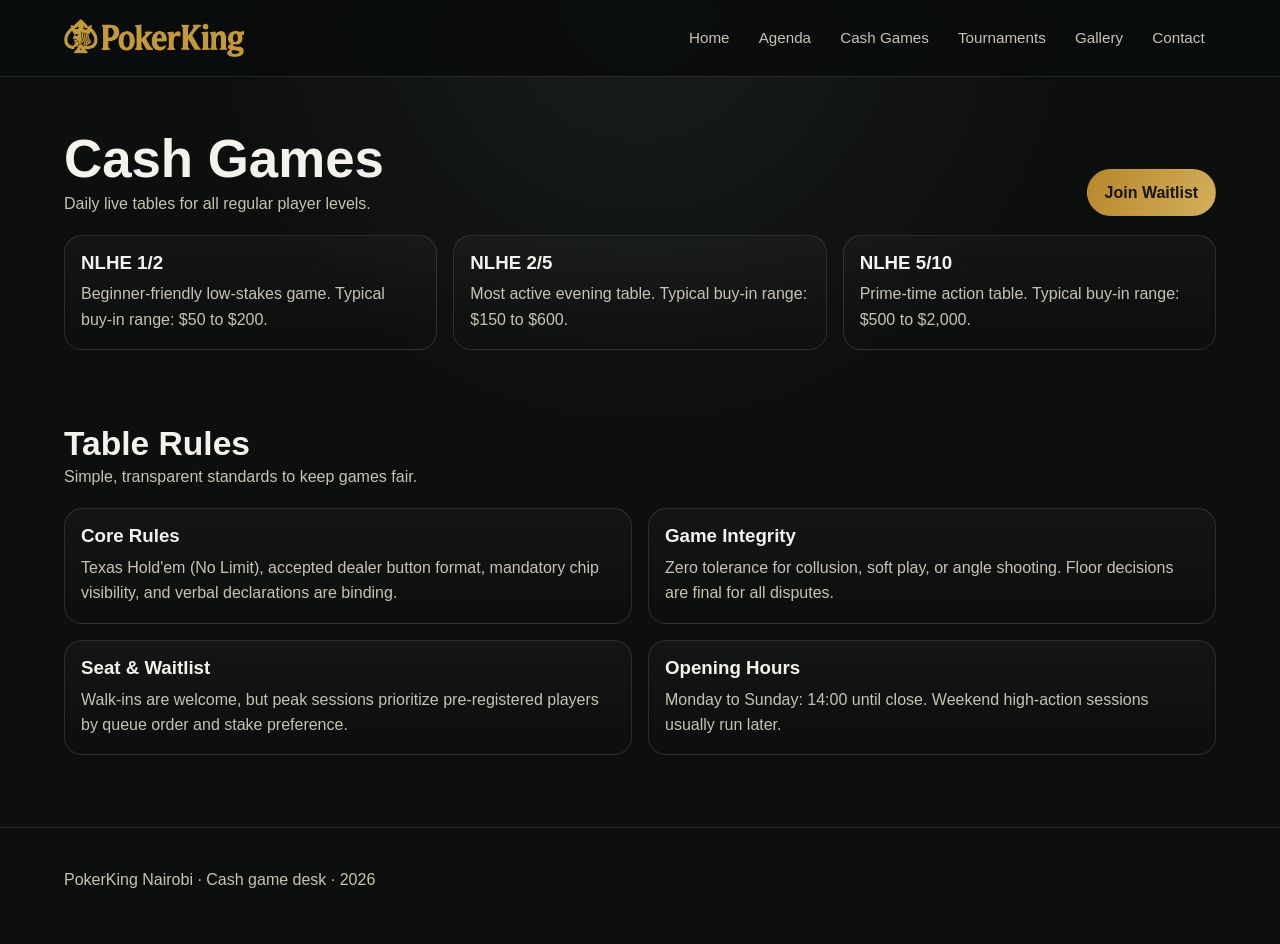
==== cash-games.html @ 82e23d96 "Initial PokerKing one-page site for Cloudflare Pages deployment Co-authored-by: Cursor <cursoragent@" ====
<!doctype html>
<html lang="en">
  <head>
    <meta charset="UTF-8" />
    <meta name="viewport" content="width=device-width, initial-scale=1.0" />
    <title>PokerKing Nairobi | Cash Games</title>
    <meta name="description" content="PokerKing Nairobi cash game structures and table details." />
    <link rel="icon" type="image/jpeg" href="assets/Pokerking_sq.jpg" />
    <link rel="stylesheet" href="css/styles.css" />
  </head>
  <body>
    <header class="topbar">
      <div class="container nav">
        <a class="brand" href="index.html" aria-label="PokerKing Nairobi home">
          <img src="assets/logo.png" alt="PokerKing Nairobi logo" />
        </a>
        <button class="menu-button" type="button" data-menu-button aria-label="Open navigation">
          Menu
        </button>
        <nav class="menu" data-menu>
          <a href="index.html">Home</a>
          <a href="agenda.html">Agenda</a>
          <a href="cash-games.html">Cash Games</a>
          <a href="tournaments.html">Tournaments</a>
          <a href="gallery.html">Gallery</a>
          <a href="contact.html">Contact</a>
        </nav>
      </div>
    </header>

    <main>
      <section>
        <div class="container">
          <div class="section-head">
            <div>
              <h1>Cash Games</h1>
              <p>Daily live tables for all regular player levels.</p>
            </div>
            <a class="btn primary" href="contact.html">Join Waitlist</a>
          </div>
          <div class="grid cols-3">
            <article class="card">
              <h3>NLHE 1/2</h3>
              <p>Beginner-friendly low-stakes game. Typical buy-in range: $50 to $200.</p>
            </article>
            <article class="card">
              <h3>NLHE 2/5</h3>
              <p>Most active evening table. Typical buy-in range: $150 to $600.</p>
            </article>
            <article class="card">
              <h3>NLHE 5/10</h3>
              <p>Prime-time action table. Typical buy-in range: $500 to $2,000.</p>
            </article>
          </div>
        </div>
      </section>

      <section>
        <div class="container">
          <div class="section-head">
            <div>
              <h2>Table Rules</h2>
              <p>Simple, transparent standards to keep games fair.</p>
            </div>
          </div>
          <div class="grid cols-2">
            <article class="card">
              <h3>Core Rules</h3>
              <p>
                Texas Hold'em (No Limit), accepted dealer button format, mandatory chip visibility,
                and verbal declarations are binding.
              </p>
            </article>
            <article class="card">
              <h3>Game Integrity</h3>
              <p>
                Zero tolerance for collusion, soft play, or angle shooting. Floor decisions are final
                for all disputes.
              </p>
            </article>
            <article class="card">
              <h3>Seat & Waitlist</h3>
              <p>
                Walk-ins are welcome, but peak sessions prioritize pre-registered players by queue
                order and stake preference.
              </p>
            </article>
            <article class="card">
              <h3>Opening Hours</h3>
              <p>
                Monday to Sunday: 14:00 until close. Weekend high-action sessions usually run later.
              </p>
            </article>
          </div>
        </div>
      </section>
    </main>

    <footer class="footer">
      <div class="container">
        <p>PokerKing Nairobi · Cash game desk · <span data-year></span></p>
      </div>
    </footer>

    <script src="js/main.js"></script>
  </body>
</html>
---- css/styles.css ----
:root {
  --bg: #0d0f0f;
  --surface: #141818;
  --surface-soft: #1a1f1f;
  --text: #f4f2ec;
  --muted: #c8c2b5;
  --gold: #c59b3a;
  --gold-soft: #d5b36a;
  --line: rgba(255, 255, 255, 0.12);
  --shadow: 0 12px 38px rgba(0, 0, 0, 0.35);
  --radius: 18px;
  --page-padding: clamp(24px, 5vw, 88px);
}

* {
  box-sizing: border-box;
}

html,
body {
  margin: 0;
  padding: 0;
  scroll-behavior: smooth;
}

body {
  font-family: "Inter", "Segoe UI", Roboto, Helvetica, Arial, sans-serif;
  background: radial-gradient(circle at top, #1a1d1d, var(--bg) 38%);
  color: var(--text);
  line-height: 1.6;
}

a {
  color: inherit;
  text-decoration: none;
}

img {
  max-width: 100%;
  display: block;
}

.container {
  width: 100%;
  margin: 0;
  padding-inline: var(--page-padding);
}

.topbar {
  position: sticky;
  top: 0;
  z-index: 20;
  background: rgba(10, 12, 12, 0.85);
  border-bottom: 1px solid var(--line);
  backdrop-filter: blur(8px);
}

.nav {
  min-height: 76px;
  display: flex;
  align-items: center;
  justify-content: space-between;
  gap: 1rem;
}

.brand {
  display: flex;
  align-items: center;
  gap: 0.75rem;
  min-width: 0;
}

.brand img {
  width: 180px;
  height: auto;
}

.menu-button {
  border: 1px solid var(--line);
  background: transparent;
  color: var(--text);
  border-radius: 10px;
  padding: 0.45rem 0.7rem;
  font-size: 1.05rem;
  display: none;
}

.menu {
  display: flex;
  align-items: center;
  gap: 0.4rem;
  flex-wrap: wrap;
  justify-content: flex-end;
}

.menu a {
  font-size: 0.95rem;
  color: var(--muted);
  padding: 0.5rem 0.65rem;
  border: 1px solid transparent;
  transition: 0.2s ease;
}

.menu a:hover,
.menu a.active {
  color: var(--text);
  border-color: rgba(197, 155, 58, 0.4);
  background: rgba(197, 155, 58, 0.12);
}

.hero {
  padding: 0;
}

.hero .container {
  padding-inline: 0;
}

.hero-card {
  overflow: hidden;
  position: relative;
  min-height: calc(100svh - 76px);
  display: flex;
  align-items: center;
  justify-content: center;
  box-shadow: var(--shadow);
}

.hero-card::before {
  content: "";
  position: absolute;
  inset: 0;
  background: linear-gradient(
    to top,
    rgba(0, 0, 0, 0.72) 10%,
    rgba(0, 0, 0, 0.16) 52%,
    rgba(0, 0, 0, 0.04) 100%
  );
}

.hero-card > img {
  width: 100%;
  height: 100%;
  object-fit: cover;
  position: absolute;
  inset: 0;
}

.hero-content {
  position: relative;
  z-index: 1;
  padding: clamp(1.3rem, 4vw, 2.4rem);
  max-width: 730px;
  text-align: center;
}

.tag {
  display: inline-flex;
  align-items: center;
  gap: 0.35rem;
  border: 1px solid rgba(197, 155, 58, 0.5);
  background: rgba(197, 155, 58, 0.18);
  color: #fbe8b3;
  padding: 0.2rem 0.65rem;
  border-radius: 999px;
  font-size: 0.86rem;
}

h1,
h2,
h3 {
  line-height: 1.2;
  margin: 0;
}

h1 {
  font-size: clamp(1.8rem, 4.3vw, 3.3rem);
  margin-top: 0.85rem;
}

h2 {
  font-size: clamp(1.45rem, 3.2vw, 2.1rem);
}

.lead {
  color: #efe8d9;
  margin: 0.95rem 0 0;
  max-width: 64ch;
}

.actions {
  margin-top: 1.2rem;
  display: flex;
  flex-wrap: wrap;
  gap: 0.7rem;
  justify-content: center;
}

.contact-actions {
  justify-content: flex-start;
}

.btn {
  display: inline-flex;
  align-items: center;
  justify-content: center;
  border-radius: 999px;
  padding: 0.62rem 1.05rem;
  font-weight: 600;
  border: 1px solid transparent;
  transition: 0.2s ease;
}

.btn.primary {
  background: linear-gradient(120deg, #b7872a, #d3af5d);
  color: #1a1302;
}

.btn.primary:hover {
  filter: brightness(1.08);
}

.btn.secondary {
  border-color: rgba(255, 255, 255, 0.24);
  color: var(--text);
  background: rgba(255, 255, 255, 0.05);
}

.btn.secondary:hover {
  border-color: rgba(197, 155, 58, 0.45);
  background: rgba(197, 155, 58, 0.16);
}

main section {
  padding: 2.3rem 0;
}

main section[id] {
  scroll-margin-top: 92px;
}

.section-head {
  display: flex;
  justify-content: space-between;
  align-items: flex-end;
  gap: 1rem;
  margin-bottom: 1.15rem;
}

.section-head p {
  margin: 0;
  color: var(--muted);
}

.grid {
  display: grid;
  gap: 1rem;
}

.grid.cols-3 {
  grid-template-columns: repeat(3, minmax(0, 1fr));
}

.grid.cols-2 {
  grid-template-columns: repeat(2, minmax(0, 1fr));
}

.card {
  background: linear-gradient(180deg, rgba(255, 255, 255, 0.03), transparent);
  border: 1px solid var(--line);
  border-radius: var(--radius);
  padding: 1rem 1rem 1.05rem;
}

.card h3 {
  margin-bottom: 0.45rem;
}

.card p {
  margin: 0;
  color: var(--muted);
}

.stakes-grid {
  display: grid;
  grid-template-columns: repeat(5, minmax(0, 1fr));
  gap: 0.8rem;
}

.stake-card {
  border: 1px solid var(--line);
  border-radius: 12px;
  background: linear-gradient(180deg, rgba(255, 255, 255, 0.04), rgba(0, 0, 0, 0.15));
  padding: 1rem 0.95rem;
  min-height: 120px;
}

.stake-card h3 {
  font-size: clamp(1.15rem, 2.6vw, 1.65rem);
  margin-bottom: 0.35rem;
}

.stake-card p {
  margin: 0;
  color: var(--muted);
  font-size: 0.92rem;
}

.stake-card:nth-child(1) h3 {
  color: #34adff;
}

.stake-card:nth-child(2) h3 {
  color: #1dd38a;
}

.stake-card:nth-child(3) h3 {
  color: #f0b34f;
}

.stake-card:nth-child(4) h3 {
  color: #ff6d6d;
}

.stake-card:nth-child(5) h3 {
  color: #bc81ff;
}

.tournaments-posters {
  display: grid;
  grid-template-columns: repeat(4, minmax(0, 1fr));
  gap: 0.75rem;
}

.poster-card {
  position: relative;
  margin: 0;
  overflow: hidden;
  border-radius: 8px;
  border: 1px solid var(--line);
  aspect-ratio: 3 / 4;
  box-shadow: var(--shadow);
}

.poster-card img {
  width: 100%;
  height: 100%;
  object-fit: cover;
}

.poster-card::before {
  content: "";
  position: absolute;
  inset: 0;
  background: linear-gradient(to top, rgba(0, 0, 0, 0.84) 12%, rgba(0, 0, 0, 0.1) 58%, rgba(0, 0, 0, 0));
}

.poster-caption {
  position: absolute;
  left: 0.8rem;
  right: 0.8rem;
  bottom: 0.8rem;
  z-index: 1;
}

.poster-caption h3 {
  font-size: 1.05rem;
  margin-bottom: 0.2rem;
}

.poster-caption p {
  margin: 0;
  color: #ece5d3;
  font-size: 0.9rem;
}

.schedule-list {
  display: grid;
  gap: 0.7rem;
}

.schedule-row {
  background: var(--surface);
  border: 1px solid var(--line);
  border-radius: 14px;
  padding: 0.9rem 1rem;
  display: grid;
  grid-template-columns: 108px 1.2fr 0.9fr 0.7fr;
  gap: 0.8rem;
  align-items: center;
}

.schedule-row .time {
  color: #f9e3a8;
  font-weight: 700;
}

.schedule-row .meta {
  color: var(--muted);
  font-size: 0.92rem;
}

.chips {
  display: flex;
  gap: 0.45rem;
  flex-wrap: wrap;
}

.chip {
  border: 1px solid rgba(197, 155, 58, 0.42);
  color: #f5dfaa;
  background: rgba(197, 155, 58, 0.14);
  border-radius: 999px;
  font-size: 0.8rem;
  padding: 0.1rem 0.55rem;
}

.table-wrap {
  overflow-x: auto;
  border: 1px solid var(--line);
  border-radius: var(--radius);
}

table {
  width: 100%;
  border-collapse: collapse;
  min-width: 720px;
  background: var(--surface);
}

th,
td {
  text-align: left;
  padding: 0.82rem 0.9rem;
  border-bottom: 1px solid var(--line);
  font-size: 0.95rem;
}

th {
  color: #f8e5b0;
  font-weight: 600;
}

tr:last-child td {
  border-bottom: 0;
}

.gallery-grid {
  display: grid;
  gap: 0.9rem;
  grid-template-columns: 2fr 1fr 1fr;
  grid-template-areas:
    "main side1 side2"
    "main side3 side4";
}

.gallery-grid figure {
  margin: 0;
  border-radius: var(--radius);
  overflow: hidden;
  border: 1px solid var(--line);
  position: relative;
}

.gallery-grid figcaption {
  position: absolute;
  left: 0.6rem;
  right: 0.6rem;
  bottom: 0.6rem;
  border-radius: 9px;
  background: rgba(0, 0, 0, 0.58);
  padding: 0.35rem 0.55rem;
  font-size: 0.84rem;
}

.gallery-grid img {
  width: 100%;
  height: 100%;
  object-fit: cover;
}

.gallery-main {
  grid-area: main;
  min-height: 420px;
}

.gallery-side1 {
  grid-area: side1;
}

.gallery-side2 {
  grid-area: side2;
}

.gallery-side3 {
  grid-area: side3;
}

.gallery-side4 {
  grid-area: side4;
}

.footer {
  border-top: 1px solid var(--line);
  margin-top: 2.2rem;
  padding: 1.4rem 0 2.2rem;
  color: var(--muted);
}

.contact-list {
  display: grid;
  gap: 0.65rem;
  padding: 0;
  margin: 0;
  list-style: none;
}

.contact-list li {
  padding: 0.8rem 0.9rem;
  border-radius: 12px;
  border: 1px solid var(--line);
  background: var(--surface);
}

.contact-clean {
  display: grid;
  grid-template-columns: 1.2fr 1fr;
  gap: 2rem;
}

.contact-clean h3 {
  margin-bottom: 0.7rem;
}

.contact-clean p {
  margin: 0 0 0.42rem;
  color: var(--muted);
}

.plain-list {
  margin: 0;
  padding-left: 1.1rem;
  color: var(--muted);
}

.plain-list li {
  margin-bottom: 0.45rem;
}

@media (max-width: 980px) {
  .grid.cols-3 {
    grid-template-columns: 1fr 1fr;
  }

  .stakes-grid {
    grid-template-columns: repeat(2, minmax(0, 1fr));
  }

  .tournaments-posters {
    grid-template-columns: repeat(2, minmax(0, 1fr));
  }

  .schedule-row {
    grid-template-columns: 1fr;
    gap: 0.4rem;
  }

  .gallery-grid {
    grid-template-columns: 1fr 1fr;
    grid-template-areas:
      "main main"
      "side1 side2"
      "side3 side4";
  }

  .gallery-main {
    min-height: 290px;
  }
}

@media (max-width: 720px) {
  .menu-button {
    display: inline-flex;
  }

  .menu {
    display: none;
    width: 100%;
    justify-content: flex-start;
    border-top: 1px solid var(--line);
    padding: 0.8rem 0 0.35rem;
    margin-top: 0.4rem;
  }

  .menu.open {
    display: flex;
  }

  .nav {
    flex-wrap: wrap;
    align-items: center;
    padding: 0.6rem 0;
  }

  .brand img {
    width: 180px;
  }

  .grid.cols-2,
  .grid.cols-3 {
    grid-template-columns: 1fr;
  }

  .stakes-grid {
    grid-template-columns: 1fr;
  }

  .tournaments-posters {
    grid-template-columns: 1fr;
  }

  .contact-clean {
    grid-template-columns: 1fr;
    gap: 1rem;
  }

  .hero-card {
    min-height: 56vh;
  }
}
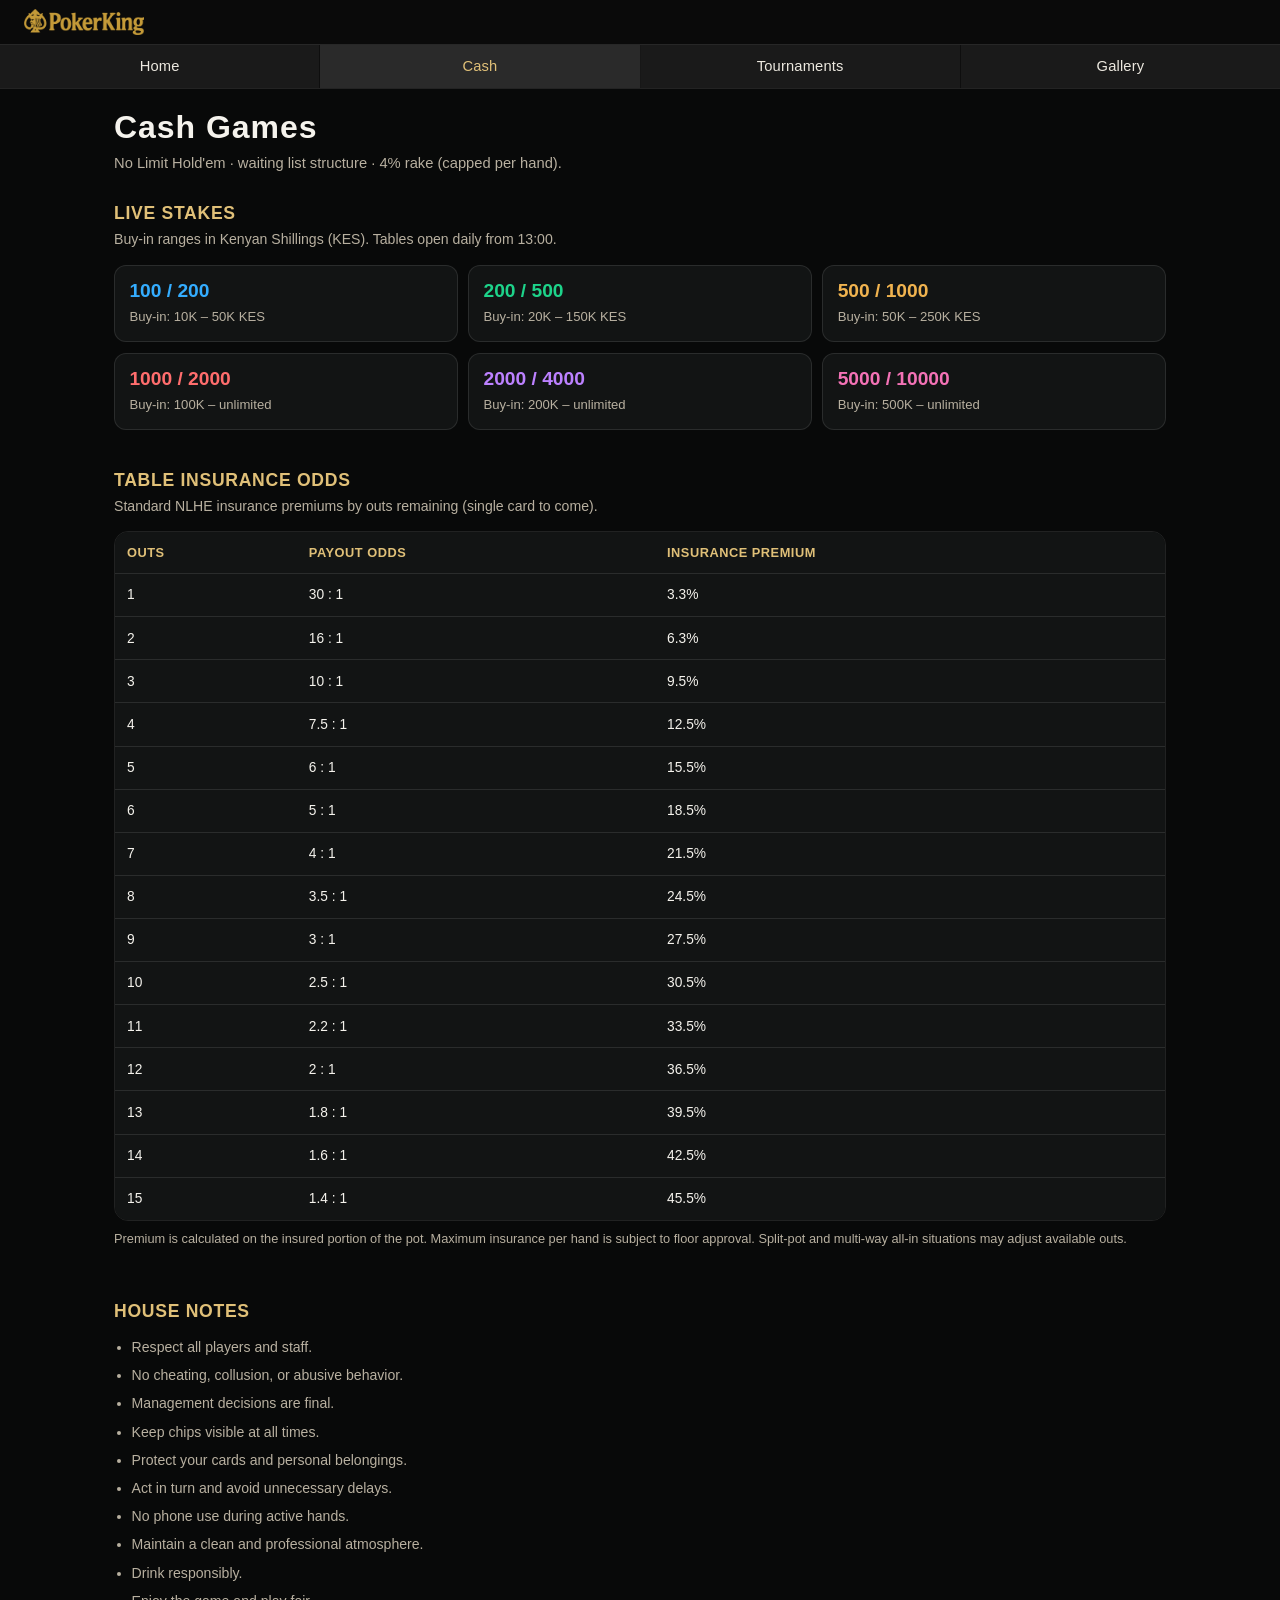
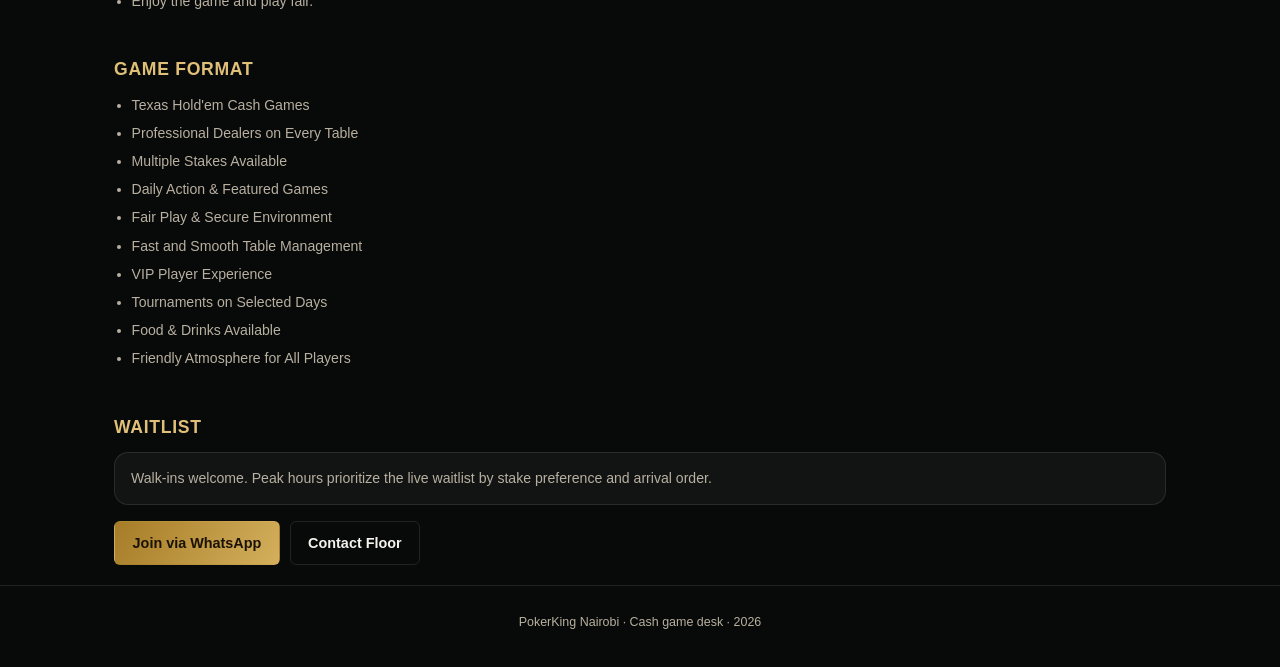
==== commit e214a43a: "Rebuild site as mobile-first multi-page experience. Split content across dedicated pages with a alwa" ====
--- a/cash-games.html
+++ b/cash-games.html
@@ -4,52 +4,65 @@
     <meta charset="UTF-8" />
     <meta name="viewport" content="width=device-width, initial-scale=1.0" />
     <title>PokerKing Nairobi | Cash Games</title>
-    <meta name="description" content="PokerKing Nairobi cash game structures and table details." />
+    <meta name="description" content="NLHE cash game stakes, buy-ins, and insurance odds at PokerKing Nairobi." />
     <link rel="icon" type="image/jpeg" href="assets/Pokerking_sq.jpg" />
     <link rel="stylesheet" href="css/styles.css" />
   </head>
-  <body>
+  <body data-page="cash">
     <header class="topbar">
-      <div class="container nav">
-        <a class="brand" href="index.html" aria-label="PokerKing Nairobi home">
-          <img src="assets/logo.png" alt="PokerKing Nairobi logo" />
-        </a>
-        <button class="menu-button" type="button" data-menu-button aria-label="Open navigation">
-          Menu
-        </button>
-        <nav class="menu" data-menu>
-          <a href="index.html">Home</a>
-          <a href="agenda.html">Agenda</a>
-          <a href="cash-games.html">Cash Games</a>
-          <a href="tournaments.html">Tournaments</a>
-          <a href="gallery.html">Gallery</a>
-          <a href="contact.html">Contact</a>
-        </nav>
+      <div class="topbar-shell">
+        <div class="header-brand-row">
+          <a class="brand" href="index.html" aria-label="PokerKing Nairobi home">
+            <img src="assets/logo.png" alt="PokerKing Nairobi logo" />
+          </a>
+        </div>
       </div>
+      <nav class="subnav" data-subnav aria-label="Primary">
+        <a href="index.html" data-nav="home">Home</a>
+        <a href="cash-games.html" data-nav="cash">Cash</a>
+        <a href="tournaments.html" data-nav="tournaments">Tournaments</a>
+        <a href="gallery.html" data-nav="gallery">Gallery</a>
+      </nav>
     </header>
 
     <main>
+      <section class="page-hero">
+        <div class="container">
+          <h1>Cash Games</h1>
+          <p>No Limit Hold'em · waiting list structure · 4% rake (capped per hand).</p>
+        </div>
+      </section>
+
       <section>
         <div class="container">
           <div class="section-head">
-            <div>
-              <h1>Cash Games</h1>
-              <p>Daily live tables for all regular player levels.</p>
-            </div>
-            <a class="btn primary" href="contact.html">Join Waitlist</a>
+            <h2>Live Stakes</h2>
+            <p>Buy-in ranges in Kenyan Shillings (KES). Tables open daily from 13:00.</p>
           </div>
-          <div class="grid cols-3">
-            <article class="card">
-              <h3>NLHE 1/2</h3>
-              <p>Beginner-friendly low-stakes game. Typical buy-in range: $50 to $200.</p>
+          <div class="stakes-grid">
+            <article class="stake-card">
+              <h3>100 / 200</h3>
+              <p>Buy-in: 10K – 50K KES</p>
             </article>
-            <article class="card">
-              <h3>NLHE 2/5</h3>
-              <p>Most active evening table. Typical buy-in range: $150 to $600.</p>
+            <article class="stake-card">
+              <h3>200 / 500</h3>
+              <p>Buy-in: 20K – 150K KES</p>
             </article>
-            <article class="card">
-              <h3>NLHE 5/10</h3>
-              <p>Prime-time action table. Typical buy-in range: $500 to $2,000.</p>
+            <article class="stake-card">
+              <h3>500 / 1000</h3>
+              <p>Buy-in: 50K – 250K KES</p>
+            </article>
+            <article class="stake-card">
+              <h3>1000 / 2000</h3>
+              <p>Buy-in: 100K – unlimited</p>
+            </article>
+            <article class="stake-card">
+              <h3>2000 / 4000</h3>
+              <p>Buy-in: 200K – unlimited</p>
+            </article>
+            <article class="stake-card">
+              <h3>5000 / 10000</h3>
+              <p>Buy-in: 500K – unlimited</p>
             </article>
           </div>
         </div>
@@ -58,39 +71,98 @@
       <section>
         <div class="container">
           <div class="section-head">
-            <div>
-              <h2>Table Rules</h2>
-              <p>Simple, transparent standards to keep games fair.</p>
-            </div>
+            <h2>Table Insurance Odds</h2>
+            <p>Standard NLHE insurance premiums by outs remaining (single card to come).</p>
           </div>
-          <div class="grid cols-2">
-            <article class="card">
-              <h3>Core Rules</h3>
-              <p>
-                Texas Hold'em (No Limit), accepted dealer button format, mandatory chip visibility,
-                and verbal declarations are binding.
-              </p>
-            </article>
-            <article class="card">
-              <h3>Game Integrity</h3>
-              <p>
-                Zero tolerance for collusion, soft play, or angle shooting. Floor decisions are final
-                for all disputes.
-              </p>
-            </article>
-            <article class="card">
-              <h3>Seat & Waitlist</h3>
-              <p>
-                Walk-ins are welcome, but peak sessions prioritize pre-registered players by queue
-                order and stake preference.
-              </p>
-            </article>
-            <article class="card">
-              <h3>Opening Hours</h3>
-              <p>
-                Monday to Sunday: 14:00 until close. Weekend high-action sessions usually run later.
-              </p>
-            </article>
+          <div class="table-wrap">
+            <table>
+              <thead>
+                <tr>
+                  <th>Outs</th>
+                  <th>Payout Odds</th>
+                  <th>Insurance Premium</th>
+                </tr>
+              </thead>
+              <tbody>
+                <tr><td>1</td><td>30 : 1</td><td>3.3%</td></tr>
+                <tr><td>2</td><td>16 : 1</td><td>6.3%</td></tr>
+                <tr><td>3</td><td>10 : 1</td><td>9.5%</td></tr>
+                <tr><td>4</td><td>7.5 : 1</td><td>12.5%</td></tr>
+                <tr><td>5</td><td>6 : 1</td><td>15.5%</td></tr>
+                <tr><td>6</td><td>5 : 1</td><td>18.5%</td></tr>
+                <tr><td>7</td><td>4 : 1</td><td>21.5%</td></tr>
+                <tr><td>8</td><td>3.5 : 1</td><td>24.5%</td></tr>
+                <tr><td>9</td><td>3 : 1</td><td>27.5%</td></tr>
+                <tr><td>10</td><td>2.5 : 1</td><td>30.5%</td></tr>
+                <tr><td>11</td><td>2.2 : 1</td><td>33.5%</td></tr>
+                <tr><td>12</td><td>2 : 1</td><td>36.5%</td></tr>
+                <tr><td>13</td><td>1.8 : 1</td><td>39.5%</td></tr>
+                <tr><td>14</td><td>1.6 : 1</td><td>42.5%</td></tr>
+                <tr><td>15</td><td>1.4 : 1</td><td>45.5%</td></tr>
+              </tbody>
+            </table>
+          </div>
+          <p class="note">
+            Premium is calculated on the insured portion of the pot. Maximum insurance per hand is
+            subject to floor approval. Split-pot and multi-way all-in situations may adjust available outs.
+          </p>
+        </div>
+      </section>
+
+      <section>
+        <div class="container">
+          <div class="section-head">
+            <h2>House Notes</h2>
+          </div>
+          <ul class="plain-list">
+            <li>Respect all players and staff.</li>
+            <li>No cheating, collusion, or abusive behavior.</li>
+            <li>Management decisions are final.</li>
+            <li>Keep chips visible at all times.</li>
+            <li>Protect your cards and personal belongings.</li>
+            <li>Act in turn and avoid unnecessary delays.</li>
+            <li>No phone use during active hands.</li>
+            <li>Maintain a clean and professional atmosphere.</li>
+            <li>Drink responsibly.</li>
+            <li>Enjoy the game and play fair.</li>
+          </ul>
+        </div>
+      </section>
+
+      <section>
+        <div class="container">
+          <div class="section-head">
+            <h2>Game Format</h2>
+          </div>
+          <ul class="plain-list">
+            <li>Texas Hold'em Cash Games</li>
+            <li>Professional Dealers on Every Table</li>
+            <li>Multiple Stakes Available</li>
+            <li>Daily Action &amp; Featured Games</li>
+            <li>Fair Play &amp; Secure Environment</li>
+            <li>Fast and Smooth Table Management</li>
+            <li>VIP Player Experience</li>
+            <li>Tournaments on Selected Days</li>
+            <li>Food &amp; Drinks Available</li>
+            <li>Friendly Atmosphere for All Players</li>
+          </ul>
+        </div>
+      </section>
+
+      <section>
+        <div class="container">
+          <div class="section-head">
+            <h2>Waitlist</h2>
+          </div>
+          <article class="card">
+            <p>
+              Walk-ins welcome. Peak hours prioritize the live waitlist by stake preference and arrival
+              order.
+            </p>
+          </article>
+          <div class="actions">
+            <a class="btn primary" data-whatsapp href="#" target="_blank" rel="noopener">Join via WhatsApp</a>
+            <a class="btn secondary" href="contact.html">Contact Floor</a>
           </div>
         </div>
       </section>
@@ -102,6 +174,7 @@
       </div>
     </footer>
 
+    <script src="js/site-config.js"></script>
     <script src="js/main.js"></script>
   </body>
 </html>
--- a/css/styles.css
+++ b/css/styles.css
@@ -1,15 +1,20 @@
 :root {
-  --bg: #0d0f0f;
-  --surface: #141818;
-  --surface-soft: #1a1f1f;
-  --text: #f4f2ec;
-  --muted: #c8c2b5;
+  --bg: #080909;
+  --header: #0a0a0a;
+  --subnav: #1a1a1a;
+  --subnav-active: #2a2a2a;
+  --surface: #121414;
+  --surface-soft: #181b1b;
+  --text: #f5f3ed;
+  --muted: #b8b0a0;
   --gold: #c59b3a;
-  --gold-soft: #d5b36a;
-  --line: rgba(255, 255, 255, 0.12);
-  --shadow: 0 12px 38px rgba(0, 0, 0, 0.35);
-  --radius: 18px;
-  --page-padding: clamp(24px, 5vw, 88px);
+  --gold-soft: #e0c078;
+  --line: rgba(255, 255, 255, 0.1);
+  --shadow: 0 10px 32px rgba(0, 0, 0, 0.4);
+  --radius: 14px;
+  --page-padding: 14px;
+  --header-h: 44px;
+  --subnav-h: 44px;
 }
 
 * {
@@ -20,14 +25,14 @@
 body {
   margin: 0;
   padding: 0;
-  scroll-behavior: smooth;
 }
 
 body {
   font-family: "Inter", "Segoe UI", Roboto, Helvetica, Arial, sans-serif;
-  background: radial-gradient(circle at top, #1a1d1d, var(--bg) 38%);
+  background: var(--bg);
   color: var(--text);
-  line-height: 1.6;
+  line-height: 1.55;
+  font-size: 15px;
 }
 
 a {
@@ -42,87 +47,89 @@
 
 .container {
   width: 100%;
-  margin: 0;
+  max-width: 1100px;
+  margin: 0 auto;
   padding-inline: var(--page-padding);
 }
 
+/* —— Header + always-visible subnav —— */
 .topbar {
   position: sticky;
   top: 0;
-  z-index: 20;
-  background: rgba(10, 12, 12, 0.85);
+  z-index: 30;
+  background: var(--header);
   border-bottom: 1px solid var(--line);
-  backdrop-filter: blur(8px);
-}
-
-.nav {
-  min-height: 76px;
+  overflow: hidden;
+}
+
+.topbar-shell {
+  padding-inline: var(--page-padding);
+}
+
+.header-brand-row {
+  min-height: var(--header-h);
   display: flex;
   align-items: center;
-  justify-content: space-between;
-  gap: 1rem;
 }
 
 .brand {
+  display: inline-flex;
+  line-height: 0;
+}
+
+.brand img {
+  width: 92px;
+  height: auto;
+}
+
+.subnav {
   display: flex;
-  align-items: center;
-  gap: 0.75rem;
+  align-items: stretch;
+  width: 100%;
+  background: var(--subnav);
+  border-top: 1px solid rgba(255, 255, 255, 0.06);
+}
+
+.subnav a {
+  flex: 1 1 0;
   min-width: 0;
-}
-
-.brand img {
-  width: 180px;
-  height: auto;
-}
-
-.menu-button {
-  border: 1px solid var(--line);
-  background: transparent;
-  color: var(--text);
-  border-radius: 10px;
-  padding: 0.45rem 0.7rem;
-  font-size: 1.05rem;
-  display: none;
-}
-
-.menu {
-  display: flex;
-  align-items: center;
-  gap: 0.4rem;
-  flex-wrap: wrap;
-  justify-content: flex-end;
-}
-
-.menu a {
-  font-size: 0.95rem;
-  color: var(--muted);
-  padding: 0.5rem 0.65rem;
-  border: 1px solid transparent;
-  transition: 0.2s ease;
-}
-
-.menu a:hover,
-.menu a.active {
-  color: var(--text);
-  border-color: rgba(197, 155, 58, 0.4);
-  background: rgba(197, 155, 58, 0.12);
-}
-
+  padding: 0.72rem 0.2rem;
+  text-align: center;
+  font-size: clamp(0.78rem, 3.1vw, 0.9rem);
+  font-weight: 500;
+  letter-spacing: 0.01em;
+  color: #ece8df;
+  border-right: 1px solid rgba(0, 0, 0, 0.45);
+  transition: background 0.15s ease, color 0.15s ease;
+  line-height: 1.2;
+}
+
+.subnav a:last-child {
+  border-right: 0;
+}
+
+.subnav a:hover,
+.subnav a.active {
+  background: var(--subnav-active);
+  color: var(--gold-soft);
+}
+
+/* —— Hero (compact on mobile) —— */
 .hero {
   padding: 0;
 }
 
 .hero .container {
   padding-inline: 0;
+  max-width: none;
 }
 
 .hero-card {
+  position: relative;
   overflow: hidden;
-  position: relative;
-  min-height: calc(100svh - 76px);
+  min-height: clamp(200px, 38vh, 280px);
   display: flex;
-  align-items: center;
-  justify-content: center;
+  align-items: flex-end;
   box-shadow: var(--shadow);
 }
 
@@ -132,499 +139,828 @@
   inset: 0;
   background: linear-gradient(
     to top,
-    rgba(0, 0, 0, 0.72) 10%,
-    rgba(0, 0, 0, 0.16) 52%,
-    rgba(0, 0, 0, 0.04) 100%
+    rgba(0, 0, 0, 0.88) 0%,
+    rgba(0, 0, 0, 0.45) 55%,
+    rgba(0, 0, 0, 0.2) 100%
   );
+  z-index: 1;
 }
 
 .hero-card > img {
+  position: absolute;
+  inset: 0;
   width: 100%;
   height: 100%;
   object-fit: cover;
-  position: absolute;
-  inset: 0;
 }
 
 .hero-content {
   position: relative;
-  z-index: 1;
-  padding: clamp(1.3rem, 4vw, 2.4rem);
-  max-width: 730px;
-  text-align: center;
+  z-index: 2;
+  padding: 1rem var(--page-padding) 1.15rem;
+  width: 100%;
+}
+
+.hero-content h1 {
+  font-size: clamp(1.35rem, 5vw, 1.85rem);
+  margin: 0;
+  letter-spacing: 0.04em;
+  text-transform: uppercase;
+  font-weight: 700;
+}
+
+.hero-content .lead {
+  margin: 0.45rem 0 0;
+  font-size: 0.88rem;
+  color: #e8e2d4;
+  max-width: 36ch;
+  line-height: 1.45;
 }
 
 .tag {
   display: inline-flex;
-  align-items: center;
-  gap: 0.35rem;
-  border: 1px solid rgba(197, 155, 58, 0.5);
-  background: rgba(197, 155, 58, 0.18);
-  color: #fbe8b3;
-  padding: 0.2rem 0.65rem;
-  border-radius: 999px;
-  font-size: 0.86rem;
+  font-size: 0.72rem;
+  letter-spacing: 0.08em;
+  text-transform: uppercase;
+  color: var(--gold-soft);
+  border: 1px solid rgba(197, 155, 58, 0.45);
+  padding: 0.15rem 0.5rem;
+  border-radius: 4px;
+  margin-bottom: 0.35rem;
+}
+
+/* —— Page sections —— */
+main section {
+  padding: 1.25rem 0;
+}
+
+.page-hero {
+  padding: 1.1rem 0 0.5rem;
+}
+
+.page-hero-row {
+  display: flex;
+  align-items: flex-start;
+  justify-content: space-between;
+  gap: 0.75rem;
+}
+
+.page-hero-text {
+  flex: 1;
+  min-width: 0;
+}
+
+.page-hero h1 {
+  font-size: clamp(1.4rem, 4.5vw, 2rem);
+  margin: 0 0 0.35rem;
+  letter-spacing: 0.03em;
+}
+
+.page-hero p {
+  margin: 0;
+  color: var(--muted);
+  font-size: 0.92rem;
+}
+
+.btn-compact {
+  flex-shrink: 0;
+  padding: 0.5rem 0.75rem;
+  font-size: 0.78rem;
+  white-space: nowrap;
+  margin-top: 0.15rem;
+}
+
+.section-head {
+  margin-bottom: 0.85rem;
+}
+
+.section-head h2 {
+  font-size: 1.1rem;
+  margin: 0 0 0.25rem;
+  color: var(--gold-soft);
+  letter-spacing: 0.04em;
+  text-transform: uppercase;
+  font-weight: 600;
+}
+
+.section-head p {
+  margin: 0;
+  color: var(--muted);
+  font-size: 0.88rem;
 }
 
 h1,
 h2,
 h3 {
+  line-height: 1.25;
+}
+
+/* —— Home: compact highlights + contact strip —— */
+.home-highlights {
+  display: grid;
+  gap: 0.5rem;
+  margin: 0;
+  padding: 0;
+}
+
+.home-highlights li {
+  list-style: none;
+  display: flex;
+  gap: 0.75rem;
+  align-items: flex-start;
+  padding: 0.65rem 0;
+  border-bottom: 1px solid var(--line);
+  font-size: 0.88rem;
+  color: var(--muted);
+}
+
+.home-highlights li:last-child {
+  border-bottom: 0;
+  padding-bottom: 0.35rem;
+}
+
+.highlight-icon {
+  flex-shrink: 0;
+  width: 40px;
+  height: 40px;
+  display: inline-flex;
+  align-items: center;
+  justify-content: center;
+  border-radius: 10px;
+  border: 1px solid rgba(197, 155, 58, 0.35);
+  background: linear-gradient(145deg, rgba(197, 155, 58, 0.18), rgba(0, 0, 0, 0.2));
+  color: var(--gold-soft);
+}
+
+.highlight-icon svg {
+  width: 22px;
+  height: 22px;
+}
+
+.highlight-body strong {
+  display: block;
+  color: var(--text);
+  font-size: 0.8rem;
+  letter-spacing: 0.04em;
+  text-transform: uppercase;
+  margin-bottom: 0.12rem;
+}
+
+.highlight-body {
+  flex: 1;
+  min-width: 0;
+  padding-right: 2px;
+}
+
+.highlight-body p {
+  margin: 0;
+  line-height: 1.45;
+}
+
+.home-body-section {
+  padding-top: 1rem;
+  padding-bottom: 0.35rem;
+}
+
+.home-contact {
+  margin-top: 0.15rem;
+  padding: 0.85rem 0 0;
+}
+
+.home-contact h2 {
+  font-size: 0.78rem;
+  text-transform: uppercase;
+  letter-spacing: 0.1em;
+  color: var(--gold);
+  margin: 0 0 0.65rem;
+  font-weight: 600;
+}
+
+.contact-line {
+  margin: 0 0 0.35rem;
+  font-size: 0.9rem;
+}
+
+.contact-line a {
+  color: var(--gold-soft);
+}
+
+.social-row {
+  display: flex;
+  gap: 0.65rem;
+  margin-top: 0.75rem;
+  align-items: center;
+}
+
+.home-contact-more {
+  margin: 0.5rem 0 0;
+  font-size: 0.86rem;
+}
+
+.home-contact-more a {
+  color: var(--gold-soft);
+}
+
+.social-btn {
+  display: inline-flex;
+  align-items: center;
+  justify-content: center;
+  width: 42px;
+  height: 42px;
+  border-radius: 50%;
+  border: 1px solid var(--line);
+  background: var(--surface);
+  color: var(--text);
+  transition: border-color 0.15s ease, background 0.15s ease;
+}
+
+.social-btn:hover {
+  border-color: rgba(197, 155, 58, 0.55);
+  background: rgba(197, 155, 58, 0.12);
+}
+
+.social-btn svg {
+  width: 20px;
+  height: 20px;
+}
+
+/* —— Cards & grids —— */
+.grid {
+  display: grid;
+  gap: 0.75rem;
+}
+
+.card {
+  background: var(--surface);
+  border: 1px solid var(--line);
+  border-radius: var(--radius);
+  padding: 0.9rem 1rem;
+}
+
+.card h3 {
+  margin: 0 0 0.35rem;
+  font-size: 1rem;
+}
+
+.card p {
+  margin: 0;
+  color: var(--muted);
+  font-size: 0.88rem;
+}
+
+.stakes-grid {
+  display: grid;
+  grid-template-columns: repeat(2, minmax(0, 1fr));
+  gap: 0.65rem;
+}
+
+.stake-card {
+  border: 1px solid var(--line);
+  border-radius: 12px;
+  background: var(--surface);
+  padding: 0.85rem 0.9rem;
+}
+
+.stake-card h3 {
+  font-size: 1.2rem;
+  margin: 0 0 0.25rem;
+}
+
+.stake-card p {
+  margin: 0;
+  color: var(--muted);
+  font-size: 0.82rem;
+  white-space: nowrap;
+}
+
+.stake-card:nth-child(1) h3 { color: #34adff; }
+.stake-card:nth-child(2) h3 { color: #1dd38a; }
+.stake-card:nth-child(3) h3 { color: #f0b34f; }
+.stake-card:nth-child(4) h3 { color: #ff6d6d; }
+.stake-card:nth-child(5) h3 { color: #bc81ff; }
+.stake-card:nth-child(6) h3 { color: #f472b6; }
+
+.rules-image-modal {
+  position: fixed;
+  inset: 0;
+  z-index: 60;
+  display: flex;
+  align-items: center;
+  justify-content: center;
+  padding: var(--page-padding);
+}
+
+.rules-image-modal[hidden] {
+  display: none;
+}
+
+.rules-image-modal-backdrop {
+  position: absolute;
+  inset: 0;
+  background: rgba(0, 0, 0, 0.88);
+}
+
+.rules-image-modal-panel {
+  position: relative;
+  z-index: 1;
+  width: 100%;
+  max-width: 520px;
+  max-height: 92vh;
+  overflow: auto;
+  -webkit-overflow-scrolling: touch;
+  border-radius: 10px;
+  border: 1px solid rgba(197, 155, 58, 0.35);
+  box-shadow: var(--shadow);
+  background: #0a0a0a;
+}
+
+.rules-image-modal-panel img {
+  display: block;
+  width: 100%;
+  height: auto;
+  border-radius: 9px;
+}
+
+.rules-image-modal-close {
+  position: absolute;
+  top: 0.5rem;
+  right: 0.5rem;
+  z-index: 2;
+  width: 36px;
+  height: 36px;
+  border: 1px solid var(--line);
+  border-radius: 50%;
+  background: rgba(0, 0, 0, 0.75);
+  color: var(--text);
+  font-size: 1.35rem;
+  line-height: 1;
+  cursor: pointer;
+}
+
+.table-wrap {
+  overflow-x: auto;
+  border: 1px solid var(--line);
+  border-radius: var(--radius);
+  -webkit-overflow-scrolling: touch;
+}
+
+table {
+  width: 100%;
+  border-collapse: collapse;
+  min-width: 520px;
+  background: var(--surface);
+  font-size: 0.86rem;
+}
+
+th,
+td {
+  text-align: left;
+  padding: 0.65rem 0.75rem;
+  border-bottom: 1px solid var(--line);
+}
+
+th {
+  color: var(--gold-soft);
+  font-weight: 600;
+  font-size: 0.8rem;
+  text-transform: uppercase;
+  letter-spacing: 0.04em;
+}
+
+tr:last-child td {
+  border-bottom: 0;
+}
+
+.note {
+  margin-top: 0.5rem;
+  font-size: 0.8rem;
+  color: var(--muted);
+}
+
+/* —— Tournaments —— */
+.series-poster {
+  margin: 0;
+  overflow: hidden;
+  border-radius: 10px;
+  border: 1px solid var(--line);
+  aspect-ratio: 16 / 10;
+  max-height: 220px;
+  position: relative;
+  box-shadow: var(--shadow);
+}
+
+.series-poster img {
+  width: 100%;
+  height: 100%;
+  object-fit: cover;
+}
+
+.series-poster figcaption {
+  position: absolute;
+  left: 0;
+  right: 0;
+  bottom: 0;
+  padding: 0.65rem 0.85rem;
+  background: linear-gradient(to top, rgba(0, 0, 0, 0.88), transparent);
+  font-size: 0.88rem;
+  font-weight: 600;
+  color: var(--gold-soft);
+  letter-spacing: 0.03em;
+}
+
+.tournament-schedule {
+  display: grid;
+  gap: 0.55rem;
+}
+
+.tournament-row {
+  display: grid;
+  grid-template-columns: 72px 1fr auto;
+  gap: 0.65rem;
+  align-items: center;
+  width: 100%;
+  padding: 0.85rem 0.9rem;
+  border: 1px solid var(--line);
+  border-radius: 12px;
+  background: var(--surface);
+  color: inherit;
+  font: inherit;
+  text-align: left;
+  cursor: pointer;
+  transition: border-color 0.15s ease, background 0.15s ease;
+}
+
+.tournament-row:hover,
+.tournament-row:focus-visible {
+  border-color: rgba(197, 155, 58, 0.45);
+  background: rgba(197, 155, 58, 0.08);
+  outline: none;
+}
+
+.tournament-row.is-closed {
+  opacity: 0.55;
+  cursor: not-allowed;
+}
+
+.tournament-when {
+  display: grid;
+  gap: 0.1rem;
+}
+
+.tournament-when .date {
+  font-size: 0.78rem;
+  color: var(--gold-soft);
+  font-weight: 600;
   line-height: 1.2;
-  margin: 0;
-}
-
-h1 {
-  font-size: clamp(1.8rem, 4.3vw, 3.3rem);
-  margin-top: 0.85rem;
-}
-
-h2 {
-  font-size: clamp(1.45rem, 3.2vw, 2.1rem);
-}
-
-.lead {
-  color: #efe8d9;
-  margin: 0.95rem 0 0;
-  max-width: 64ch;
-}
-
-.actions {
-  margin-top: 1.2rem;
+}
+
+.tournament-when .time {
+  font-size: 0.95rem;
+  font-weight: 700;
+  color: var(--text);
+}
+
+.tournament-info h3 {
+  margin: 0 0 0.2rem;
+  font-size: 0.95rem;
+  line-height: 1.25;
+}
+
+.tournament-info p {
+  margin: 0;
+  font-size: 0.8rem;
+  color: var(--muted);
+  line-height: 1.35;
+}
+
+.tournament-cta {
+  font-size: 0.78rem;
+  font-weight: 600;
+  color: var(--gold-soft);
+  white-space: nowrap;
+}
+
+.register-modal {
+  position: fixed;
+  inset: 0;
+  z-index: 50;
   display: flex;
-  flex-wrap: wrap;
-  gap: 0.7rem;
+  align-items: flex-end;
   justify-content: center;
-}
-
-.contact-actions {
-  justify-content: flex-start;
+  padding: 0;
+}
+
+.register-modal[hidden] {
+  display: none;
+}
+
+.register-modal-backdrop {
+  position: absolute;
+  inset: 0;
+  background: rgba(0, 0, 0, 0.72);
+}
+
+.register-modal-panel {
+  position: relative;
+  z-index: 1;
+  width: 100%;
+  max-width: 480px;
+  max-height: 90vh;
+  overflow-y: auto;
+  background: var(--surface-soft);
+  border: 1px solid var(--line);
+  border-radius: 16px 16px 0 0;
+  padding: 1rem var(--page-padding) 1.25rem;
+  box-shadow: var(--shadow);
+}
+
+.register-modal-close {
+  position: absolute;
+  top: 0.65rem;
+  right: 0.65rem;
+  width: 32px;
+  height: 32px;
+  border: 1px solid var(--line);
+  border-radius: 50%;
+  background: transparent;
+  color: var(--text);
+  font-size: 1.25rem;
+  line-height: 1;
+  cursor: pointer;
+}
+
+.register-modal-panel h2 {
+  margin: 0 2rem 0.35rem 0;
+  font-size: 1.15rem;
+}
+
+.register-modal-event {
+  margin: 0 0 0.85rem;
+  font-size: 0.88rem;
+  color: var(--gold-soft);
+}
+
+.register-modal .form-card {
+  padding: 0;
+  border: 0;
+  background: transparent;
+}
+
+/* —— Registration form —— */
+.form-card {
+  background: var(--surface);
+  border: 1px solid var(--line);
+  border-radius: var(--radius);
+  padding: 1rem;
+}
+
+.form-grid {
+  display: grid;
+  gap: 0.75rem;
+}
+
+label {
+  display: grid;
+  gap: 0.3rem;
+  font-size: 0.82rem;
+  color: var(--muted);
+}
+
+input,
+select,
+textarea {
+  width: 100%;
+  padding: 0.62rem 0.75rem;
+  border-radius: 8px;
+  border: 1px solid var(--line);
+  background: var(--bg);
+  color: var(--text);
+  font: inherit;
+  font-size: 0.95rem;
+}
+
+input:focus,
+select:focus,
+textarea:focus {
+  outline: none;
+  border-color: rgba(197, 155, 58, 0.55);
+}
+
+textarea {
+  min-height: 88px;
+  resize: vertical;
 }
 
 .btn {
   display: inline-flex;
   align-items: center;
   justify-content: center;
-  border-radius: 999px;
-  padding: 0.62rem 1.05rem;
+  border-radius: 6px;
+  padding: 0.62rem 1.1rem;
   font-weight: 600;
+  font-size: 0.9rem;
   border: 1px solid transparent;
-  transition: 0.2s ease;
+  cursor: pointer;
+  transition: filter 0.15s ease, background 0.15s ease;
 }
 
 .btn.primary {
-  background: linear-gradient(120deg, #b7872a, #d3af5d);
-  color: #1a1302;
+  background: linear-gradient(120deg, #a67c28, #d4b05c);
+  color: #1a1204;
 }
 
 .btn.primary:hover {
-  filter: brightness(1.08);
+  filter: brightness(1.06);
 }
 
 .btn.secondary {
-  border-color: rgba(255, 255, 255, 0.24);
+  border-color: var(--line);
+  background: transparent;
   color: var(--text);
-  background: rgba(255, 255, 255, 0.05);
-}
-
-.btn.secondary:hover {
-  border-color: rgba(197, 155, 58, 0.45);
-  background: rgba(197, 155, 58, 0.16);
-}
-
-main section {
-  padding: 2.3rem 0;
-}
-
-main section[id] {
-  scroll-margin-top: 92px;
-}
-
-.section-head {
-  display: flex;
-  justify-content: space-between;
-  align-items: flex-end;
-  gap: 1rem;
-  margin-bottom: 1.15rem;
-}
-
-.section-head p {
-  margin: 0;
-  color: var(--muted);
-}
-
-.grid {
+}
+
+.form-status {
+  margin-top: 0.65rem;
+  font-size: 0.86rem;
+  min-height: 1.2em;
+}
+
+.form-status.success { color: #6dd4a0; }
+.form-status.error { color: #f08080; }
+
+/* —— Gallery —— */
+.gallery-grid {
   display: grid;
-  gap: 1rem;
-}
-
-.grid.cols-3 {
-  grid-template-columns: repeat(3, minmax(0, 1fr));
-}
-
-.grid.cols-2 {
-  grid-template-columns: repeat(2, minmax(0, 1fr));
-}
-
-.card {
-  background: linear-gradient(180deg, rgba(255, 255, 255, 0.03), transparent);
-  border: 1px solid var(--line);
-  border-radius: var(--radius);
-  padding: 1rem 1rem 1.05rem;
-}
-
-.card h3 {
-  margin-bottom: 0.45rem;
-}
-
-.card p {
-  margin: 0;
-  color: var(--muted);
-}
-
-.stakes-grid {
-  display: grid;
-  grid-template-columns: repeat(5, minmax(0, 1fr));
-  gap: 0.8rem;
-}
-
-.stake-card {
-  border: 1px solid var(--line);
-  border-radius: 12px;
-  background: linear-gradient(180deg, rgba(255, 255, 255, 0.04), rgba(0, 0, 0, 0.15));
-  padding: 1rem 0.95rem;
-  min-height: 120px;
-}
-
-.stake-card h3 {
-  font-size: clamp(1.15rem, 2.6vw, 1.65rem);
-  margin-bottom: 0.35rem;
-}
-
-.stake-card p {
-  margin: 0;
-  color: var(--muted);
-  font-size: 0.92rem;
-}
-
-.stake-card:nth-child(1) h3 {
-  color: #34adff;
-}
-
-.stake-card:nth-child(2) h3 {
-  color: #1dd38a;
-}
-
-.stake-card:nth-child(3) h3 {
-  color: #f0b34f;
-}
-
-.stake-card:nth-child(4) h3 {
-  color: #ff6d6d;
-}
-
-.stake-card:nth-child(5) h3 {
-  color: #bc81ff;
-}
-
-.tournaments-posters {
-  display: grid;
-  grid-template-columns: repeat(4, minmax(0, 1fr));
-  gap: 0.75rem;
-}
-
-.poster-card {
+  gap: 0.65rem;
+  grid-template-columns: 1fr 1fr;
+}
+
+.gallery-grid figure {
+  margin: 0;
+  border-radius: 10px;
+  overflow: hidden;
+  border: 1px solid var(--line);
   position: relative;
-  margin: 0;
-  overflow: hidden;
-  border-radius: 8px;
-  border: 1px solid var(--line);
-  aspect-ratio: 3 / 4;
-  box-shadow: var(--shadow);
-}
-
-.poster-card img {
+  aspect-ratio: 4 / 3;
+}
+
+.gallery-grid figure.gallery-main {
+  grid-column: 1 / -1;
+  aspect-ratio: 16 / 10;
+}
+
+.gallery-grid img {
   width: 100%;
   height: 100%;
   object-fit: cover;
 }
 
-.poster-card::before {
-  content: "";
-  position: absolute;
-  inset: 0;
-  background: linear-gradient(to top, rgba(0, 0, 0, 0.84) 12%, rgba(0, 0, 0, 0.1) 58%, rgba(0, 0, 0, 0));
-}
-
-.poster-caption {
-  position: absolute;
-  left: 0.8rem;
-  right: 0.8rem;
-  bottom: 0.8rem;
-  z-index: 1;
-}
-
-.poster-caption h3 {
-  font-size: 1.05rem;
-  margin-bottom: 0.2rem;
-}
-
-.poster-caption p {
-  margin: 0;
-  color: #ece5d3;
-  font-size: 0.9rem;
-}
-
-.schedule-list {
-  display: grid;
-  gap: 0.7rem;
-}
-
-.schedule-row {
-  background: var(--surface);
-  border: 1px solid var(--line);
-  border-radius: 14px;
-  padding: 0.9rem 1rem;
-  display: grid;
-  grid-template-columns: 108px 1.2fr 0.9fr 0.7fr;
-  gap: 0.8rem;
-  align-items: center;
-}
-
-.schedule-row .time {
-  color: #f9e3a8;
-  font-weight: 700;
-}
-
-.schedule-row .meta {
-  color: var(--muted);
-  font-size: 0.92rem;
-}
-
-.chips {
-  display: flex;
-  gap: 0.45rem;
-  flex-wrap: wrap;
-}
-
-.chip {
-  border: 1px solid rgba(197, 155, 58, 0.42);
-  color: #f5dfaa;
-  background: rgba(197, 155, 58, 0.14);
-  border-radius: 999px;
-  font-size: 0.8rem;
-  padding: 0.1rem 0.55rem;
-}
-
-.table-wrap {
-  overflow-x: auto;
-  border: 1px solid var(--line);
-  border-radius: var(--radius);
-}
-
-table {
-  width: 100%;
-  border-collapse: collapse;
-  min-width: 720px;
-  background: var(--surface);
-}
-
-th,
-td {
-  text-align: left;
-  padding: 0.82rem 0.9rem;
-  border-bottom: 1px solid var(--line);
-  font-size: 0.95rem;
-}
-
-th {
-  color: #f8e5b0;
-  font-weight: 600;
-}
-
-tr:last-child td {
-  border-bottom: 0;
-}
-
-.gallery-grid {
-  display: grid;
-  gap: 0.9rem;
-  grid-template-columns: 2fr 1fr 1fr;
-  grid-template-areas:
-    "main side1 side2"
-    "main side3 side4";
-}
-
-.gallery-grid figure {
-  margin: 0;
-  border-radius: var(--radius);
-  overflow: hidden;
-  border: 1px solid var(--line);
-  position: relative;
-}
-
 .gallery-grid figcaption {
   position: absolute;
-  left: 0.6rem;
-  right: 0.6rem;
-  bottom: 0.6rem;
-  border-radius: 9px;
-  background: rgba(0, 0, 0, 0.58);
-  padding: 0.35rem 0.55rem;
-  font-size: 0.84rem;
-}
-
-.gallery-grid img {
-  width: 100%;
-  height: 100%;
-  object-fit: cover;
-}
-
-.gallery-main {
-  grid-area: main;
-  min-height: 420px;
-}
-
-.gallery-side1 {
-  grid-area: side1;
-}
-
-.gallery-side2 {
-  grid-area: side2;
-}
-
-.gallery-side3 {
-  grid-area: side3;
-}
-
-.gallery-side4 {
-  grid-area: side4;
-}
-
+  left: 0.5rem;
+  right: 0.5rem;
+  bottom: 0.5rem;
+  font-size: 0.75rem;
+  padding: 0.3rem 0.45rem;
+  border-radius: 6px;
+  background: rgba(0, 0, 0, 0.65);
+}
+
+/* —— Contact page —— */
+.contact-block {
+  margin-bottom: 1.25rem;
+}
+
+.contact-block h2 {
+  font-size: 0.95rem;
+  color: var(--gold-soft);
+  margin: 0 0 0.5rem;
+  text-transform: uppercase;
+  letter-spacing: 0.05em;
+}
+
+.contact-list {
+  list-style: none;
+  margin: 0;
+  padding: 0;
+  display: grid;
+  gap: 0.5rem;
+}
+
+.contact-list li {
+  padding: 0.75rem 0.9rem;
+  border-radius: 10px;
+  border: 1px solid var(--line);
+  background: var(--surface);
+  font-size: 0.9rem;
+}
+
+.plain-list {
+  margin: 0;
+  padding-left: 1.1rem;
+  color: var(--muted);
+  font-size: 0.88rem;
+}
+
+.plain-list li {
+  margin-bottom: 0.4rem;
+}
+
+.map-placeholder {
+  border: 1px solid var(--line);
+  border-radius: var(--radius);
+  background: var(--surface);
+  padding: 1.5rem 1rem;
+  text-align: center;
+  color: var(--muted);
+  font-size: 0.88rem;
+}
+
+.actions {
+  display: flex;
+  flex-wrap: wrap;
+  gap: 0.6rem;
+  margin-top: 1rem;
+}
+
+/* —— Footer —— */
 .footer {
   border-top: 1px solid var(--line);
-  margin-top: 2.2rem;
-  padding: 1.4rem 0 2.2rem;
-  color: var(--muted);
-}
-
-.contact-list {
-  display: grid;
-  gap: 0.65rem;
-  padding: 0;
-  margin: 0;
-  list-style: none;
-}
-
-.contact-list li {
-  padding: 0.8rem 0.9rem;
-  border-radius: 12px;
-  border: 1px solid var(--line);
-  background: var(--surface);
-}
-
-.contact-clean {
-  display: grid;
-  grid-template-columns: 1.2fr 1fr;
-  gap: 2rem;
-}
-
-.contact-clean h3 {
-  margin-bottom: 0.7rem;
-}
-
-.contact-clean p {
-  margin: 0 0 0.42rem;
-  color: var(--muted);
-}
-
-.plain-list {
-  margin: 0;
-  padding-left: 1.1rem;
-  color: var(--muted);
-}
-
-.plain-list li {
-  margin-bottom: 0.45rem;
-}
-
-@media (max-width: 980px) {
-  .grid.cols-3 {
+  padding: 0.9rem 0 1.4rem;
+  color: var(--muted);
+  font-size: 0.78rem;
+  text-align: center;
+}
+
+/* —— Desktop enhancements —— */
+@media (min-width: 720px) {
+  :root {
+    --page-padding: 24px;
+  }
+
+  .brand img {
+    width: 120px;
+  }
+
+  .subnav a {
+    font-size: 0.92rem;
+    padding: 0.8rem 0.5rem;
+  }
+
+  .hero-card {
+    min-height: clamp(240px, 32vh, 320px);
+  }
+
+  .hero-content h1 {
+    font-size: 2rem;
+  }
+
+  .stakes-grid {
+    grid-template-columns: repeat(3, minmax(0, 1fr));
+  }
+
+  .series-poster {
+    max-height: 280px;
+  }
+
+  .gallery-grid {
+    grid-template-columns: 2fr 1fr 1fr;
+    grid-template-areas:
+      "main side1 side2"
+      "main side3 side4";
+  }
+
+  .gallery-grid figure.gallery-main {
+    grid-area: main;
+    aspect-ratio: auto;
+    min-height: 280px;
+  }
+
+  .gallery-side1 { grid-area: side1; }
+  .gallery-side2 { grid-area: side2; }
+  .gallery-side3 { grid-area: side3; }
+  .gallery-side4 { grid-area: side4; }
+
+  .form-grid.cols-2 {
     grid-template-columns: 1fr 1fr;
   }
 
-  .stakes-grid {
-    grid-template-columns: repeat(2, minmax(0, 1fr));
-  }
-
-  .tournaments-posters {
-    grid-template-columns: repeat(2, minmax(0, 1fr));
-  }
-
-  .schedule-row {
-    grid-template-columns: 1fr;
-    gap: 0.4rem;
-  }
-
-  .gallery-grid {
+  .form-grid .full-width {
+    grid-column: 1 / -1;
+  }
+
+  .grid.cols-2 {
     grid-template-columns: 1fr 1fr;
-    grid-template-areas:
-      "main main"
-      "side1 side2"
-      "side3 side4";
-  }
-
-  .gallery-main {
-    min-height: 290px;
-  }
-}
-
-@media (max-width: 720px) {
-  .menu-button {
-    display: inline-flex;
-  }
-
-  .menu {
-    display: none;
-    width: 100%;
-    justify-content: flex-start;
-    border-top: 1px solid var(--line);
-    padding: 0.8rem 0 0.35rem;
-    margin-top: 0.4rem;
-  }
-
-  .menu.open {
-    display: flex;
-  }
-
-  .nav {
-    flex-wrap: wrap;
+  }
+}
+
+@media (min-width: 720px) {
+  .register-modal {
     align-items: center;
-    padding: 0.6rem 0;
-  }
-
-  .brand img {
-    width: 180px;
-  }
-
-  .grid.cols-2,
-  .grid.cols-3 {
-    grid-template-columns: 1fr;
-  }
-
-  .stakes-grid {
-    grid-template-columns: 1fr;
-  }
-
-  .tournaments-posters {
-    grid-template-columns: 1fr;
-  }
-
-  .contact-clean {
-    grid-template-columns: 1fr;
-    gap: 1rem;
-  }
-
-  .hero-card {
-    min-height: 56vh;
-  }
-}
+    padding: 1.5rem;
+  }
+
+  .register-modal-panel {
+    border-radius: var(--radius);
+  }
+}
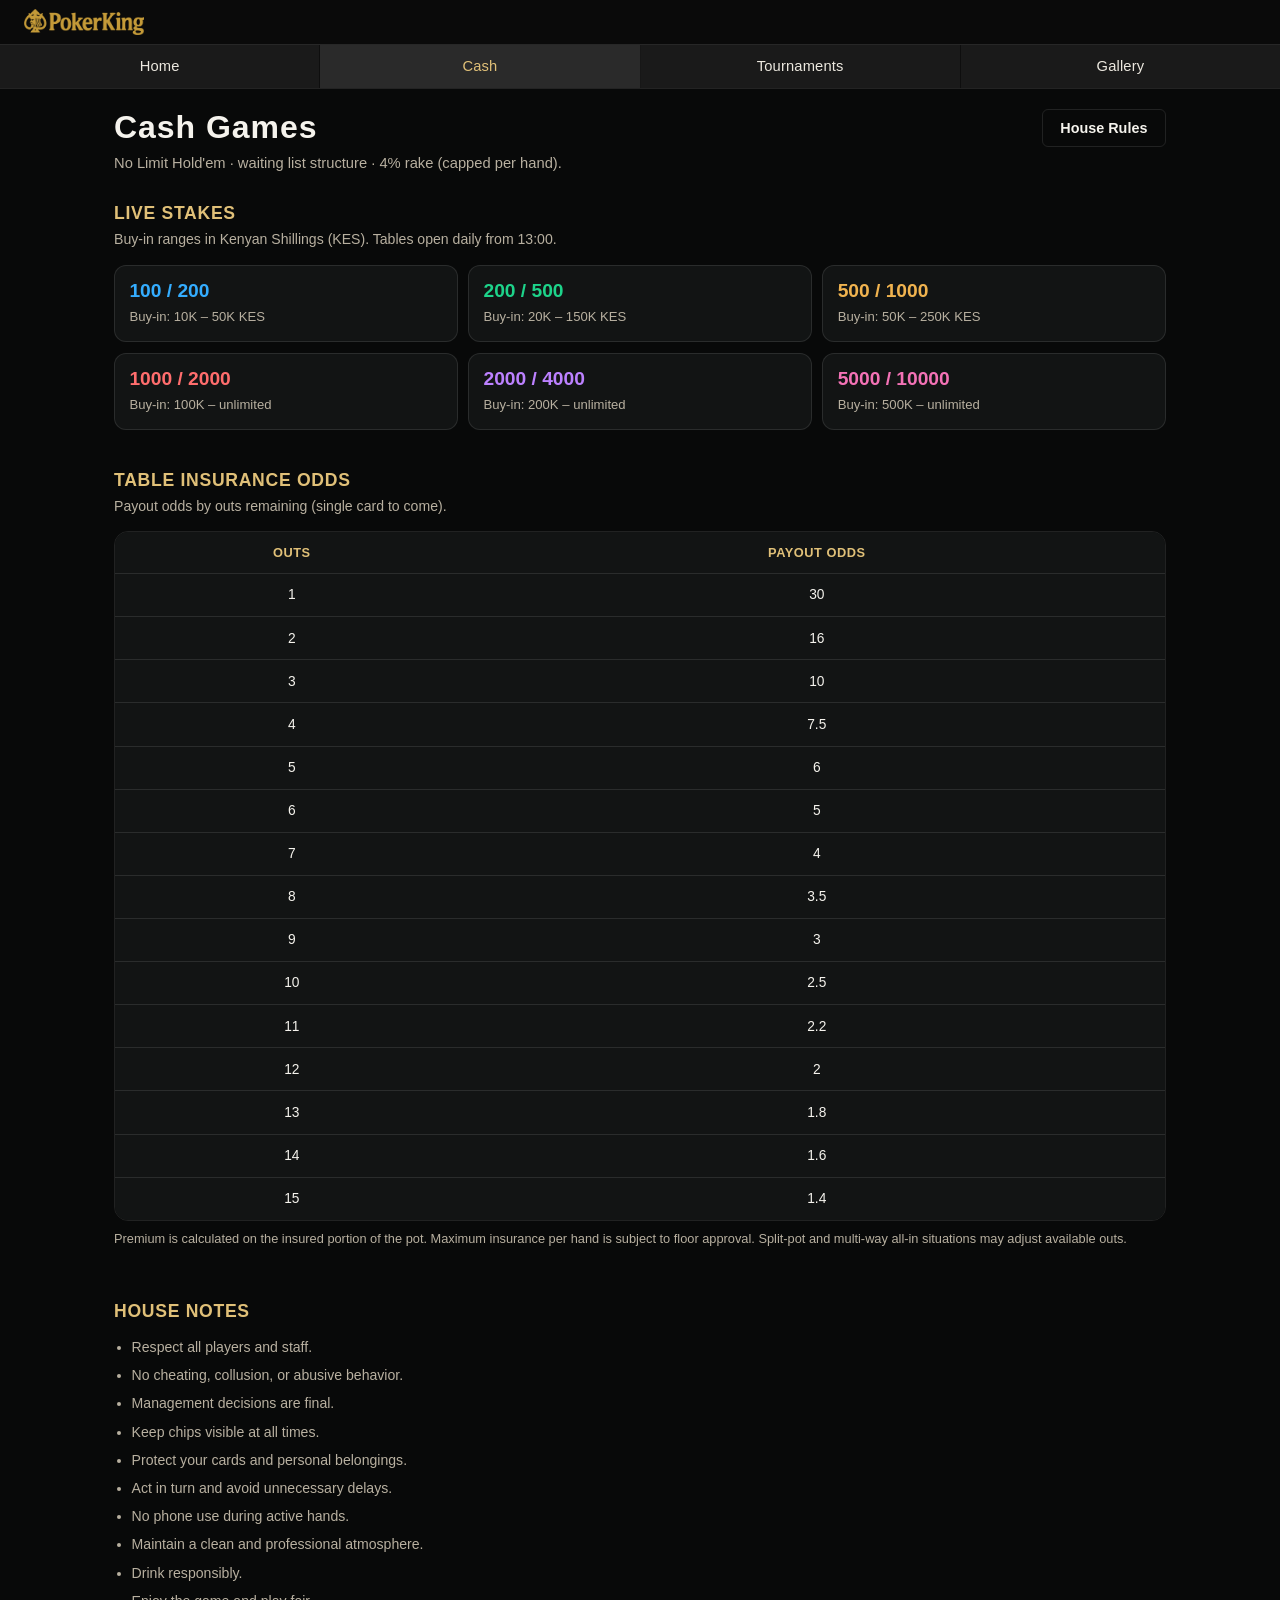
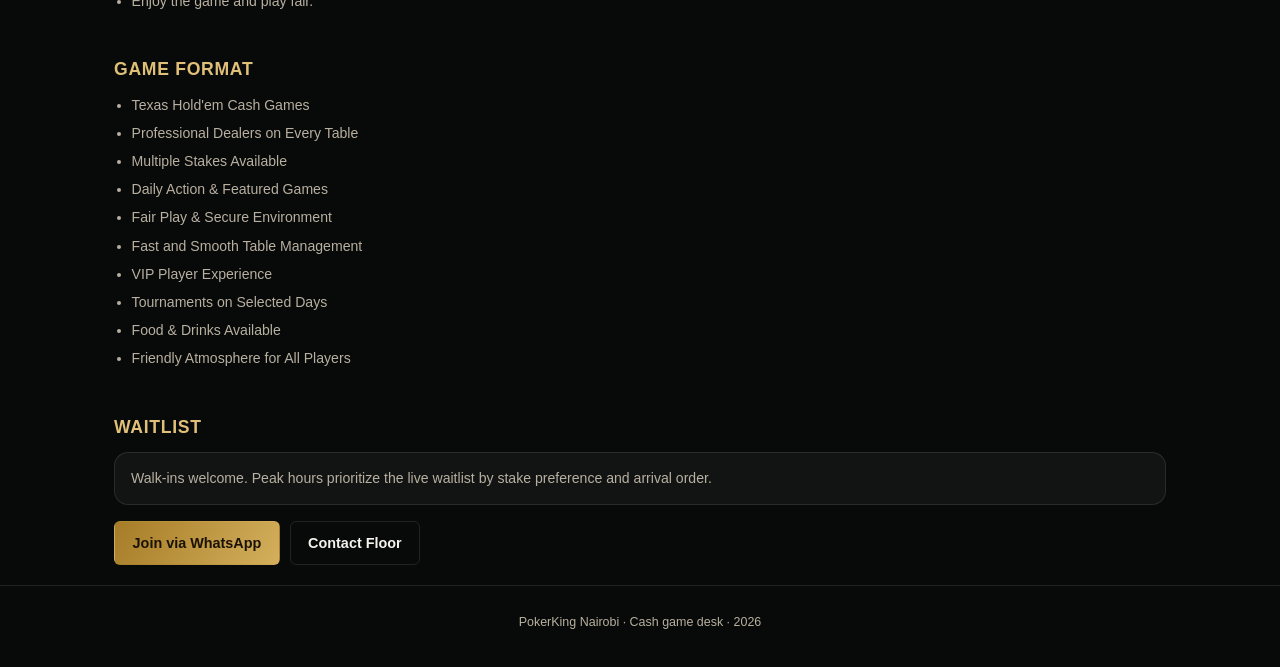
==== commit 54358f73: "Update tournaments flow, hero layout, and site content. Add three-event tournament list with full de" ====
--- a/cash-games.html
+++ b/cash-games.html
@@ -28,8 +28,15 @@
     <main>
       <section class="page-hero">
         <div class="container">
-          <h1>Cash Games</h1>
-          <p>No Limit Hold'em · waiting list structure · 4% rake (capped per hand).</p>
+          <div class="page-hero-row">
+            <div class="page-hero-text">
+              <h1>Cash Games</h1>
+              <p>No Limit Hold'em · waiting list structure · 4% rake (capped per hand).</p>
+            </div>
+            <button type="button" class="btn secondary btn-compact" data-house-rules-open>
+              House Rules
+            </button>
+          </div>
         </div>
       </section>
 
@@ -72,33 +79,32 @@
         <div class="container">
           <div class="section-head">
             <h2>Table Insurance Odds</h2>
-            <p>Standard NLHE insurance premiums by outs remaining (single card to come).</p>
+            <p>Payout odds by outs remaining (single card to come).</p>
           </div>
           <div class="table-wrap">
-            <table>
+            <table class="insurance-table">
               <thead>
                 <tr>
                   <th>Outs</th>
                   <th>Payout Odds</th>
-                  <th>Insurance Premium</th>
                 </tr>
               </thead>
               <tbody>
-                <tr><td>1</td><td>30 : 1</td><td>3.3%</td></tr>
-                <tr><td>2</td><td>16 : 1</td><td>6.3%</td></tr>
-                <tr><td>3</td><td>10 : 1</td><td>9.5%</td></tr>
-                <tr><td>4</td><td>7.5 : 1</td><td>12.5%</td></tr>
-                <tr><td>5</td><td>6 : 1</td><td>15.5%</td></tr>
-                <tr><td>6</td><td>5 : 1</td><td>18.5%</td></tr>
-                <tr><td>7</td><td>4 : 1</td><td>21.5%</td></tr>
-                <tr><td>8</td><td>3.5 : 1</td><td>24.5%</td></tr>
-                <tr><td>9</td><td>3 : 1</td><td>27.5%</td></tr>
-                <tr><td>10</td><td>2.5 : 1</td><td>30.5%</td></tr>
-                <tr><td>11</td><td>2.2 : 1</td><td>33.5%</td></tr>
-                <tr><td>12</td><td>2 : 1</td><td>36.5%</td></tr>
-                <tr><td>13</td><td>1.8 : 1</td><td>39.5%</td></tr>
-                <tr><td>14</td><td>1.6 : 1</td><td>42.5%</td></tr>
-                <tr><td>15</td><td>1.4 : 1</td><td>45.5%</td></tr>
+                <tr><td>1</td><td>30</td></tr>
+                <tr><td>2</td><td>16</td></tr>
+                <tr><td>3</td><td>10</td></tr>
+                <tr><td>4</td><td>7.5</td></tr>
+                <tr><td>5</td><td>6</td></tr>
+                <tr><td>6</td><td>5</td></tr>
+                <tr><td>7</td><td>4</td></tr>
+                <tr><td>8</td><td>3.5</td></tr>
+                <tr><td>9</td><td>3</td></tr>
+                <tr><td>10</td><td>2.5</td></tr>
+                <tr><td>11</td><td>2.2</td></tr>
+                <tr><td>12</td><td>2</td></tr>
+                <tr><td>13</td><td>1.8</td></tr>
+                <tr><td>14</td><td>1.6</td></tr>
+                <tr><td>15</td><td>1.4</td></tr>
               </tbody>
             </table>
           </div>
@@ -168,6 +174,25 @@
       </section>
     </main>
 
+    <div class="rules-image-modal" data-house-rules-modal hidden>
+      <div class="rules-image-modal-backdrop" data-modal-close tabindex="-1" aria-hidden="true"></div>
+      <div
+        class="rules-image-modal-panel"
+        role="dialog"
+        aria-modal="true"
+        aria-label="PokerKing cash game house rules"
+      >
+        <button class="rules-image-modal-close" type="button" data-modal-close aria-label="Close">
+          ×
+        </button>
+        <img
+          src="assets/PHOTO-2026-05-21-15-22-30.jpg"
+          alt="PokerKing poker house rules for cash games"
+          loading="lazy"
+        />
+      </div>
+    </div>
+
     <footer class="footer">
       <div class="container">
         <p>PokerKing Nairobi · Cash game desk · <span data-year></span></p>
--- a/css/styles.css
+++ b/css/styles.css
@@ -127,9 +127,10 @@
 .hero-card {
   position: relative;
   overflow: hidden;
-  min-height: clamp(200px, 38vh, 280px);
+  min-height: clamp(212px, 41vh, 292px);
   display: flex;
-  align-items: flex-end;
+  align-items: center;
+  justify-content: center;
   box-shadow: var(--shadow);
 }
 
@@ -139,9 +140,9 @@
   inset: 0;
   background: linear-gradient(
     to top,
-    rgba(0, 0, 0, 0.88) 0%,
-    rgba(0, 0, 0, 0.45) 55%,
-    rgba(0, 0, 0, 0.2) 100%
+    rgba(0, 0, 0, 0.75) 0%,
+    rgba(0, 0, 0, 0.45) 50%,
+    rgba(0, 0, 0, 0.35) 100%
   );
   z-index: 1;
 }
@@ -157,24 +158,50 @@
 .hero-content {
   position: relative;
   z-index: 2;
-  padding: 1rem var(--page-padding) 1.15rem;
-  width: 100%;
-}
-
-.hero-content h1 {
-  font-size: clamp(1.35rem, 5vw, 1.85rem);
-  margin: 0;
-  letter-spacing: 0.04em;
+  width: 100%;
+}
+
+.hero-content--center {
+  display: flex;
+  flex-direction: column;
+  align-items: center;
+  justify-content: center;
+  text-align: center;
+  padding: 1rem clamp(22px, 6vw, 40px);
+  transform: translateY(clamp(52px, 4.2vh, 68px));
+  width: 100%;
+  box-sizing: border-box;
+}
+
+.hero-title {
+  margin: 0;
+  font-size: clamp(1.6rem, 6vw, 2.35rem);
+  font-weight: 700;
+  letter-spacing: 0.06em;
   text-transform: uppercase;
-  font-weight: 700;
-}
-
-.hero-content .lead {
-  margin: 0.45rem 0 0;
-  font-size: 0.88rem;
+  line-height: 1.12;
+}
+
+.hero-title-line {
+  display: block;
+}
+
+.hero-title-city {
+  color: var(--gold-soft);
+  font-size: 0.9em;
+  letter-spacing: 0.16em;
+  margin-top: 0.15rem;
+}
+
+.hero-lead {
+  margin: 0.32rem 0 0;
+  font-size: clamp(calc(0.74rem + 3px), calc(2.5vw + 3px), calc(0.86rem + 3px));
   color: #e8e2d4;
-  max-width: 36ch;
-  line-height: 1.45;
+  letter-spacing: 0.02em;
+  line-height: 1.5;
+  max-width: 100%;
+  width: 100%;
+  text-transform: none;
 }
 
 .tag {
@@ -255,27 +282,28 @@
   line-height: 1.25;
 }
 
-/* —— Home: compact highlights + contact strip —— */
+/* —— Home: highlights + contact —— */
 .home-highlights {
   display: grid;
-  gap: 0.5rem;
-  margin: 0;
-  padding: 0;
+  gap: 0;
+  margin: 0;
+  padding: 0.25rem 0;
 }
 
 .home-highlights li {
   list-style: none;
   display: flex;
-  gap: 0.75rem;
+  gap: 0.85rem;
   align-items: flex-start;
-  padding: 0.65rem 0;
+  padding: 0.75rem 0;
+  border-bottom: none;
+}
+
+.home-highlights li:not(:last-child) {
   border-bottom: 1px solid var(--line);
-  font-size: 0.88rem;
-  color: var(--muted);
 }
 
 .home-highlights li:last-child {
-  border-bottom: 0;
   padding-bottom: 0.35rem;
 }
 
@@ -300,10 +328,18 @@
 .highlight-body strong {
   display: block;
   color: var(--text);
-  font-size: 0.8rem;
-  letter-spacing: 0.04em;
+  font-size: 0.82rem;
+  font-weight: 600;
+  letter-spacing: 0.05em;
   text-transform: uppercase;
-  margin-bottom: 0.12rem;
+  margin: 0 0 0.2rem;
+}
+
+.highlight-body p {
+  margin: 0;
+  font-size: 0.84rem;
+  color: var(--muted);
+  line-height: 1.4;
 }
 
 .highlight-body {
@@ -312,19 +348,16 @@
   padding-right: 2px;
 }
 
-.highlight-body p {
-  margin: 0;
-  line-height: 1.45;
-}
-
 .home-body-section {
-  padding-top: 1rem;
+  padding-top: 0.65rem;
   padding-bottom: 0.35rem;
 }
 
 .home-contact {
-  margin-top: 0.15rem;
-  padding: 0.85rem 0 0;
+  margin-top: 0.5rem;
+  padding: 1rem 0 0;
+  text-align: center;
+  border-top: 1px solid var(--line);
 }
 
 .home-contact h2 {
@@ -348,8 +381,12 @@
 .social-row {
   display: flex;
   gap: 0.65rem;
+  align-items: center;
+}
+
+.home-contact .social-row {
   margin-top: 0.75rem;
-  align-items: center;
+  justify-content: center;
 }
 
 .home-contact-more {
@@ -512,6 +549,15 @@
   font-size: 0.86rem;
 }
 
+.insurance-table {
+  min-width: 0;
+}
+
+.insurance-table th,
+.insurance-table td {
+  text-align: center;
+}
+
 th,
 td {
   text-align: left;
@@ -538,21 +584,26 @@
 }
 
 /* —— Tournaments —— */
+.tournament-poster-section {
+  padding: 0 0 0.35rem;
+}
+
 .series-poster {
   margin: 0;
+  width: 100%;
   overflow: hidden;
   border-radius: 10px;
   border: 1px solid var(--line);
-  aspect-ratio: 16 / 10;
-  max-height: 220px;
   position: relative;
   box-shadow: var(--shadow);
+  background: #0a0a0a;
 }
 
 .series-poster img {
-  width: 100%;
-  height: 100%;
-  object-fit: cover;
+  display: block;
+  width: 100%;
+  height: auto;
+  object-fit: contain;
 }
 
 .series-poster figcaption {
@@ -575,7 +626,7 @@
 
 .tournament-row {
   display: grid;
-  grid-template-columns: 72px 1fr auto;
+  grid-template-columns: 1fr auto;
   gap: 0.65rem;
   align-items: center;
   width: 100%;
@@ -631,6 +682,14 @@
   font-size: 0.8rem;
   color: var(--muted);
   line-height: 1.35;
+}
+
+.tournament-highlight {
+  margin: 0.25rem 0 0;
+  font-size: 0.78rem;
+  font-weight: 600;
+  color: var(--gold-soft);
+  line-height: 1.3;
 }
 
 .tournament-cta {
@@ -690,20 +749,76 @@
 }
 
 .register-modal-panel h2 {
-  margin: 0 2rem 0.35rem 0;
+  margin: 0 2rem 0.5rem 0;
   font-size: 1.15rem;
-}
-
-.register-modal-event {
-  margin: 0 0 0.85rem;
-  font-size: 0.88rem;
-  color: var(--gold-soft);
-}
-
-.register-modal .form-card {
+  line-height: 1.25;
+}
+
+.register-modal-details {
+  margin: 0 0 1rem;
+  padding-bottom: 0.85rem;
+  border-bottom: 1px solid var(--line);
+}
+
+.tournament-detail-facts {
+  margin: 0;
+  display: grid;
+  gap: 0.45rem;
+}
+
+.tournament-detail-facts > div {
+  display: grid;
+  grid-template-columns: minmax(0, 7.5rem) 1fr;
+  gap: 0.5rem;
+  align-items: baseline;
+}
+
+.tournament-detail-facts dt {
+  margin: 0;
+  font-size: 0.72rem;
+  letter-spacing: 0.04em;
+  text-transform: uppercase;
+  color: var(--muted);
+}
+
+.tournament-detail-facts dd {
+  margin: 0;
+  font-size: 0.86rem;
+  color: var(--text);
+  line-height: 1.35;
+}
+
+.tournament-detail-heading {
+  margin: 0.75rem 0 0.4rem;
+  font-size: 0.78rem;
+  letter-spacing: 0.05em;
+  text-transform: uppercase;
+  color: var(--gold-soft);
+  font-weight: 600;
+}
+
+.tournament-detail-features {
+  margin: 0;
+  padding-left: 1.1rem;
+  display: grid;
+  gap: 0.35rem;
+  font-size: 0.82rem;
+  color: #d8d2c4;
+  line-height: 1.4;
+}
+
+.tournament-detail-features li {
+  padding-left: 0.1rem;
+}
+
+.register-modal-form.form-card {
   padding: 0;
   border: 0;
   background: transparent;
+}
+
+.register-modal-form .form-grid {
+  gap: 0.65rem;
 }
 
 /* —— Registration form —— */
@@ -908,19 +1023,15 @@
   }
 
   .hero-card {
-    min-height: clamp(240px, 32vh, 320px);
-  }
-
-  .hero-content h1 {
-    font-size: 2rem;
+    min-height: clamp(252px, 34vh, 332px);
+  }
+
+  .hero-title {
+    font-size: 2.35rem;
   }
 
   .stakes-grid {
     grid-template-columns: repeat(3, minmax(0, 1fr));
-  }
-
-  .series-poster {
-    max-height: 280px;
   }
 
   .gallery-grid {
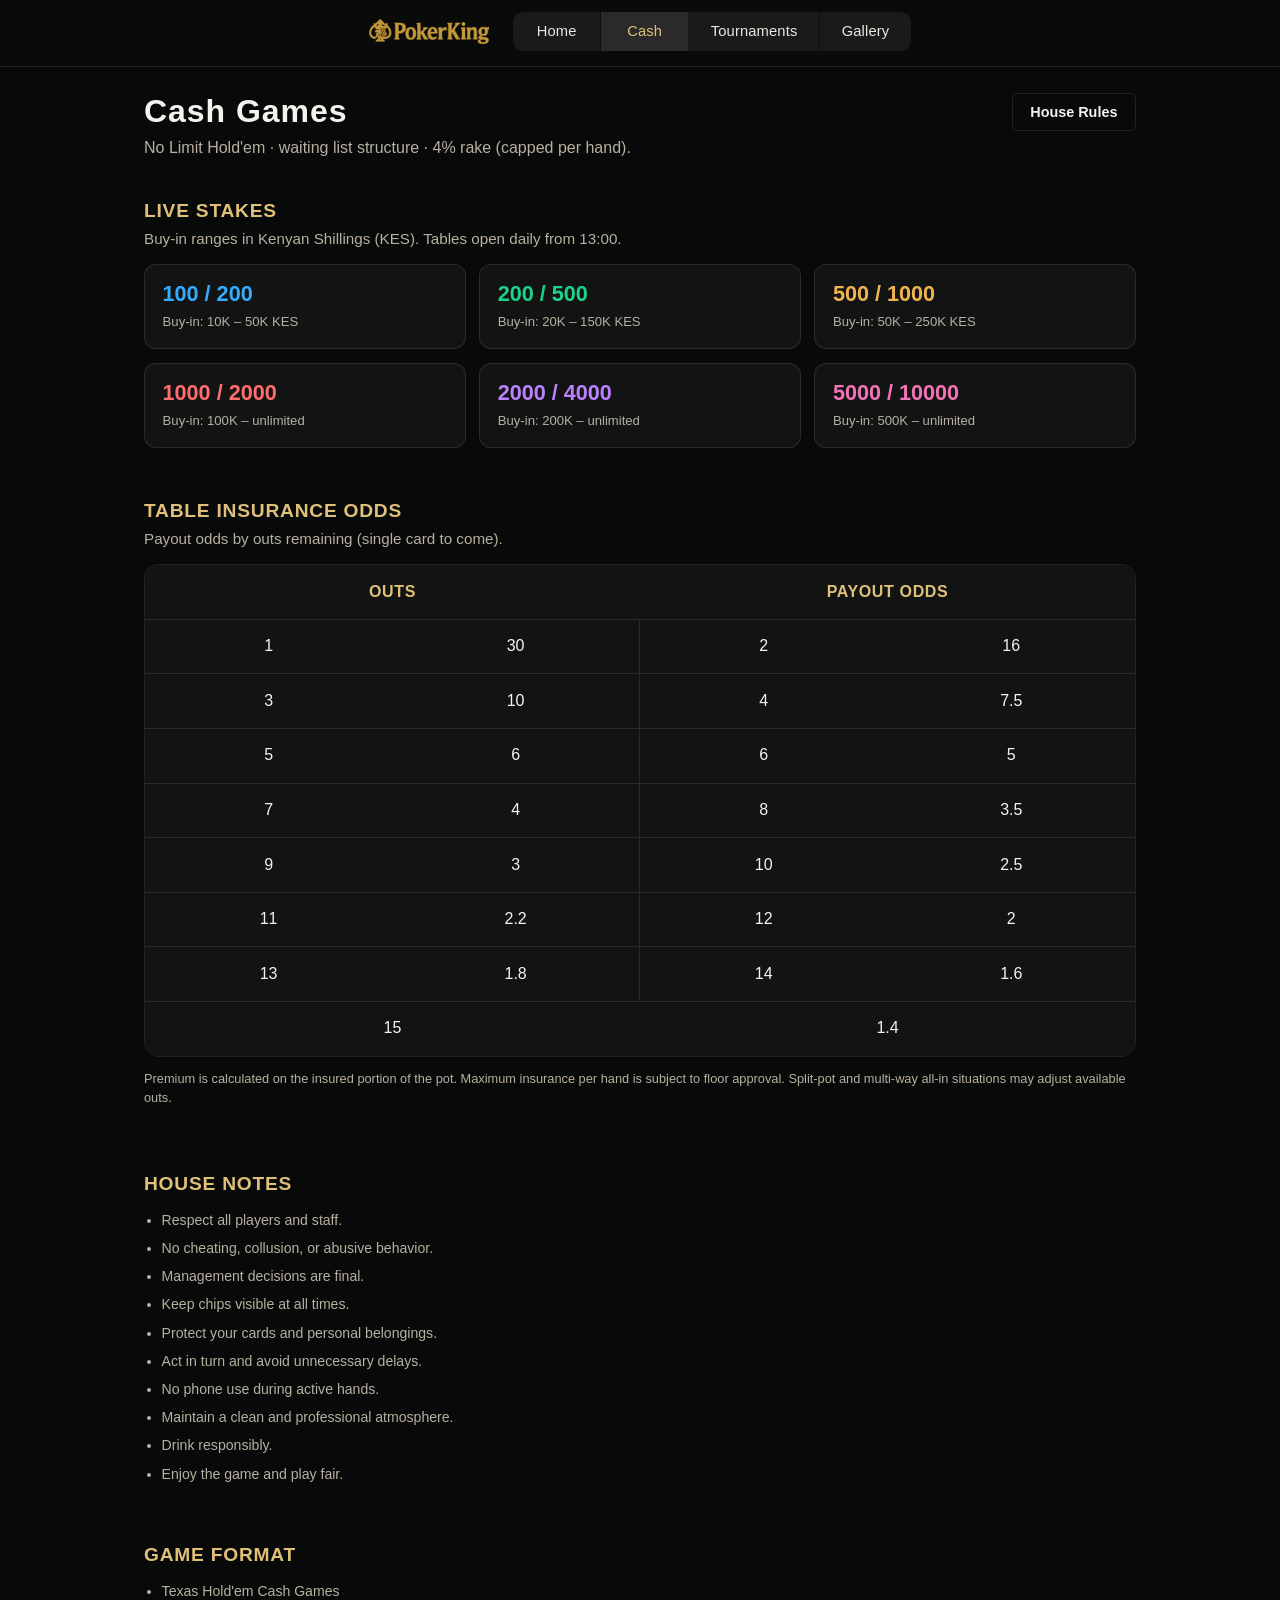
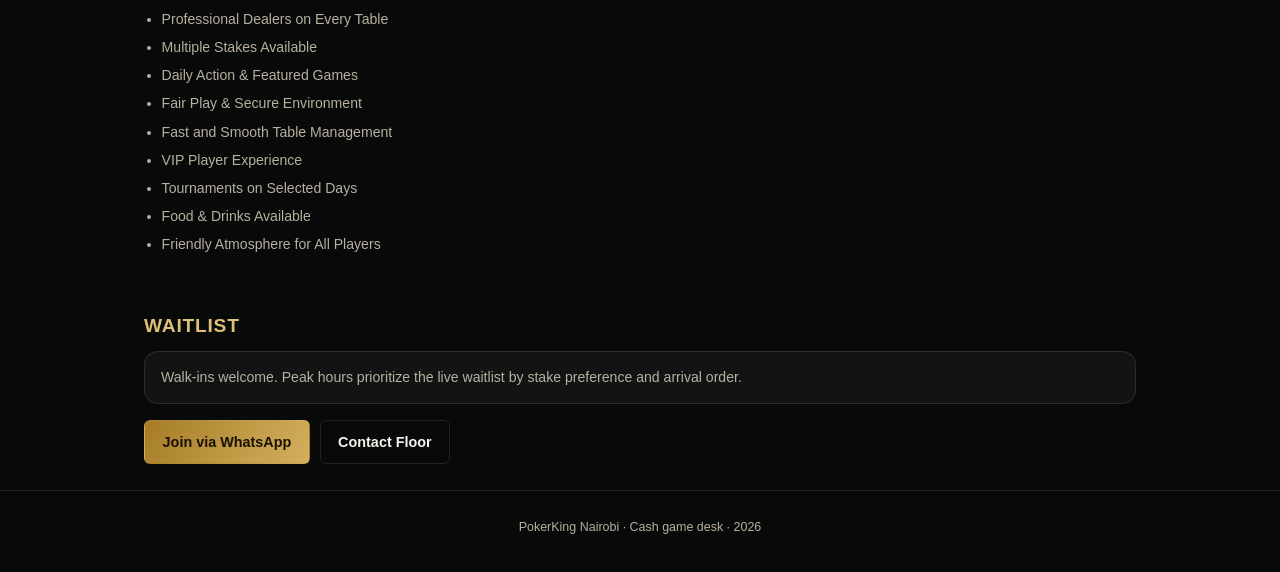
==== commit a4932eb3: "Desktop layout, opening tournament in events list, and site updates. Improve desktop header, hero, h" ====
--- a/cash-games.html
+++ b/cash-games.html
@@ -75,7 +75,7 @@
         </div>
       </section>
 
-      <section>
+      <section class="insurance-section">
         <div class="container">
           <div class="section-head">
             <h2>Table Insurance Odds</h2>
--- a/css/styles.css
+++ b/css/styles.css
@@ -551,11 +551,16 @@
 
 .insurance-table {
   min-width: 0;
+  width: 100%;
 }
 
 .insurance-table th,
 .insurance-table td {
   text-align: center;
+}
+
+.insurance-section .note {
+  margin-top: 0.75rem;
 }
 
 th,
@@ -584,29 +589,52 @@
 }
 
 /* —— Tournaments —— */
-.tournament-poster-section {
-  padding: 0 0 0.35rem;
+.tournaments-body {
+  padding-top: 0.25rem;
+}
+
+.tournaments-layout {
+  display: grid;
+  gap: 1.15rem;
+}
+
+.tournament-poster-col {
+  min-width: 0;
 }
 
 .series-poster {
-  margin: 0;
-  width: 100%;
+  display: block;
+  margin: 0;
+  width: 100%;
+  padding: 0;
   overflow: hidden;
   border-radius: 10px;
   border: 1px solid var(--line);
   position: relative;
   box-shadow: var(--shadow);
   background: #0a0a0a;
+  cursor: pointer;
+  font: inherit;
+  color: inherit;
+  text-align: left;
+  transition: border-color 0.15s ease, box-shadow 0.15s ease;
+}
+
+.series-poster:hover,
+.series-poster:focus-visible {
+  border-color: rgba(197, 155, 58, 0.55);
+  box-shadow: 0 8px 28px rgba(197, 155, 58, 0.12);
+  outline: none;
 }
 
 .series-poster img {
   display: block;
   width: 100%;
   height: auto;
-  object-fit: contain;
-}
-
-.series-poster figcaption {
+  vertical-align: top;
+}
+
+.series-poster-caption {
   position: absolute;
   left: 0;
   right: 0;
@@ -1007,10 +1035,15 @@
   text-align: center;
 }
 
-/* —— Desktop enhancements —— */
+/* —— Tablet & desktop —— */
 @media (min-width: 720px) {
   :root {
     --page-padding: 24px;
+    --header-h: 52px;
+  }
+
+  body {
+    font-size: 16px;
   }
 
   .brand img {
@@ -1022,16 +1055,111 @@
     padding: 0.8rem 0.5rem;
   }
 
+  main section {
+    padding: 1.6rem 0;
+  }
+
+  .page-hero {
+    padding: 1.5rem 0 0.75rem;
+  }
+
+  .page-hero h1 {
+    font-size: 2rem;
+  }
+
+  .page-hero p {
+    font-size: 1rem;
+    max-width: 42rem;
+  }
+
+  .section-head h2 {
+    font-size: 1.2rem;
+  }
+
+  .section-head p {
+    font-size: 0.95rem;
+  }
+
+  .hero .container {
+    padding-inline: var(--page-padding);
+    max-width: 1100px;
+  }
+
   .hero-card {
-    min-height: clamp(252px, 34vh, 332px);
+    border-radius: var(--radius);
+    min-height: clamp(280px, 38vh, 400px);
   }
 
   .hero-title {
-    font-size: 2.35rem;
+    font-size: 2.5rem;
+  }
+
+  .hero-lead {
+    font-size: 1rem;
+    max-width: 28rem;
+  }
+
+  .home-highlights {
+    grid-template-columns: repeat(3, minmax(0, 1fr));
+    gap: 1rem;
+    padding: 0.5rem 0;
+  }
+
+  .home-highlights li {
+    flex-direction: column;
+    align-items: center;
+    text-align: center;
+    padding: 1rem 0.75rem;
+    border-bottom: none !important;
+    border: 1px solid var(--line);
+    border-radius: var(--radius);
+    background: var(--surface);
+  }
+
+  .home-highlights li:not(:last-child) {
+    border-bottom: 1px solid var(--line);
+  }
+
+  .highlight-body {
+    padding-right: 0;
   }
 
   .stakes-grid {
     grid-template-columns: repeat(3, minmax(0, 1fr));
+    gap: 0.85rem;
+  }
+
+  .stake-card {
+    padding: 1rem 1.1rem;
+  }
+
+  .stake-card h3 {
+    font-size: 1.35rem;
+  }
+
+  .insurance-section .table-wrap {
+    width: 100%;
+    max-width: none;
+    margin-inline: 0;
+  }
+
+  .insurance-section .insurance-table {
+    min-width: 0;
+    font-size: 0.95rem;
+  }
+
+  .insurance-section .insurance-table th,
+  .insurance-section .insurance-table td {
+    padding: 0.8rem 1.25rem;
+  }
+
+  .tournament-row {
+    padding: 1rem 1.15rem;
+    gap: 1rem;
+  }
+
+  .tournament-info h3 {
+    font-size: 1.05rem;
   }
 
   .gallery-grid {
@@ -1039,6 +1167,7 @@
     grid-template-areas:
       "main side1 side2"
       "main side3 side4";
+    gap: 0.85rem;
   }
 
   .gallery-grid figure.gallery-main {
@@ -1052,6 +1181,22 @@
   .gallery-side3 { grid-area: side3; }
   .gallery-side4 { grid-area: side4; }
 
+  body[data-page="contact"] main > section:not(.page-hero) .container {
+    display: grid;
+    grid-template-columns: repeat(2, minmax(0, 1fr));
+    gap: 1.25rem 2rem;
+    align-items: start;
+  }
+
+  body[data-page="contact"] .contact-block {
+    margin-bottom: 0;
+  }
+
+  body[data-page="contact"] .actions {
+    grid-column: 1 / -1;
+    justify-content: flex-start;
+  }
+
   .form-grid.cols-2 {
     grid-template-columns: 1fr 1fr;
   }
@@ -1063,9 +1208,7 @@
   .grid.cols-2 {
     grid-template-columns: 1fr 1fr;
   }
-}
-
-@media (min-width: 720px) {
+
   .register-modal {
     align-items: center;
     padding: 1.5rem;
@@ -1073,5 +1216,113 @@
 
   .register-modal-panel {
     border-radius: var(--radius);
-  }
-}
+    max-width: 520px;
+  }
+
+  .rules-image-modal-panel {
+    max-width: 640px;
+  }
+}
+
+@media (min-width: 960px) {
+  .topbar {
+    display: flex;
+    align-items: center;
+    justify-content: center;
+    gap: 1.5rem;
+    padding: 0.35rem var(--page-padding) 0.5rem;
+  }
+
+  .topbar-shell {
+    padding-inline: 0;
+    flex-shrink: 0;
+  }
+
+  .subnav {
+    flex: 0 1 auto;
+    width: auto;
+    max-width: 560px;
+    border-top: none;
+    border-radius: 10px;
+    margin: 0;
+    overflow: hidden;
+  }
+
+  .subnav a {
+    flex: 0 1 auto;
+    padding: 0.65rem 1.35rem;
+    min-width: 5.5rem;
+  }
+
+  .hero-card {
+    min-height: clamp(320px, 42vh, 480px);
+  }
+
+  .hero-title {
+    font-size: 2.85rem;
+  }
+
+  .tournaments-layout {
+    display: grid;
+    grid-template-columns: minmax(280px, 360px) minmax(0, 1fr);
+    gap: 2rem 2.5rem;
+    align-items: start;
+  }
+
+  .tournament-poster-col {
+    position: sticky;
+    top: 5.5rem;
+  }
+
+  .tournaments-body {
+    padding-top: 0.5rem;
+  }
+
+  .insurance-section .insurance-table thead {
+    display: table;
+    width: 100%;
+    table-layout: fixed;
+  }
+
+  .insurance-section .insurance-table tbody {
+    display: flex;
+    flex-wrap: wrap;
+    width: 100%;
+  }
+
+  .insurance-section .insurance-table tbody tr {
+    display: table;
+    width: 50%;
+    table-layout: fixed;
+    box-sizing: border-box;
+  }
+
+  .insurance-section .insurance-table tbody tr:nth-child(odd):not(:last-child) {
+    border-right: 1px solid var(--line);
+  }
+
+  .insurance-section .insurance-table tbody tr:last-child:nth-child(odd) {
+    width: 100%;
+  }
+}
+
+@media (min-width: 1200px) {
+  .container {
+    max-width: 1040px;
+  }
+
+  .hero-title {
+    font-size: 3rem;
+  }
+
+  .tournaments-layout {
+    grid-template-columns: minmax(300px, 380px) minmax(0, 1fr);
+    gap: 2.5rem 3rem;
+  }
+
+  .insurance-section .insurance-table th,
+  .insurance-section .insurance-table td {
+    padding: 0.9rem 1.75rem;
+    font-size: 1rem;
+  }
+}
